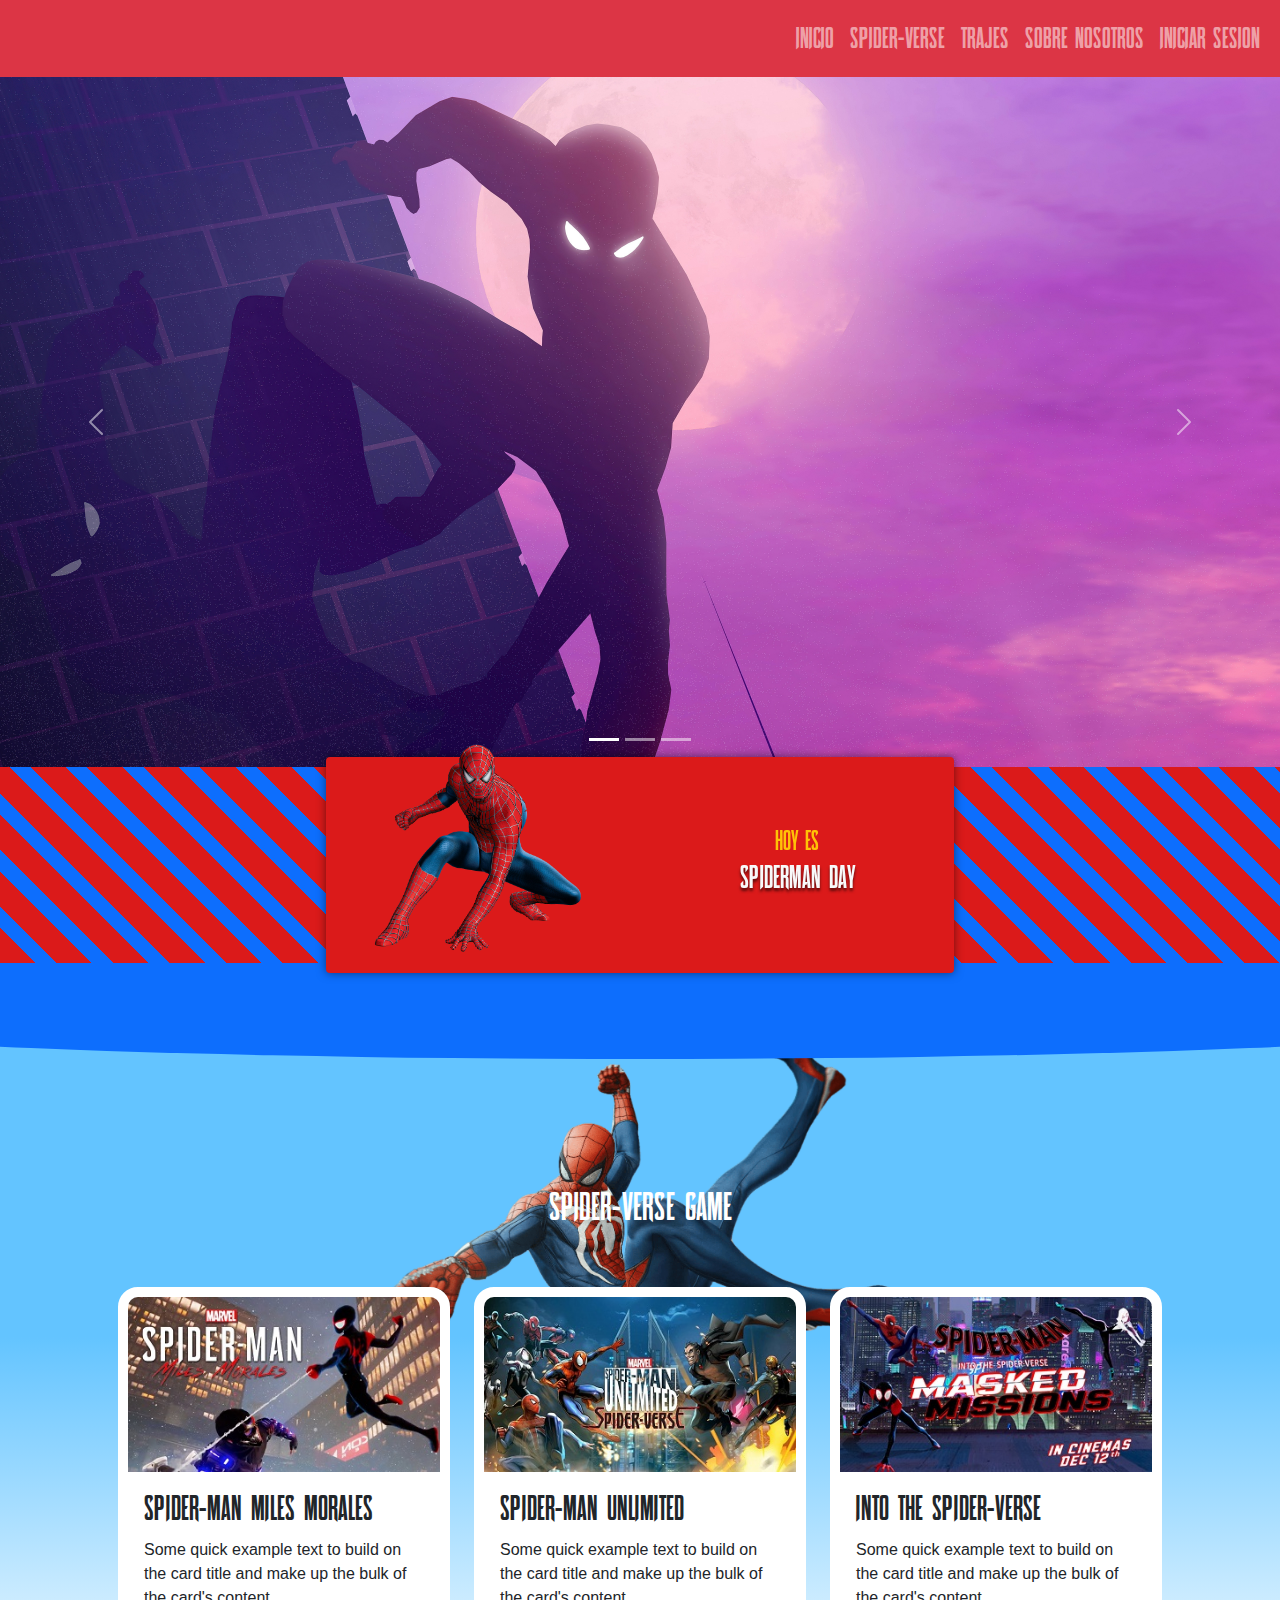
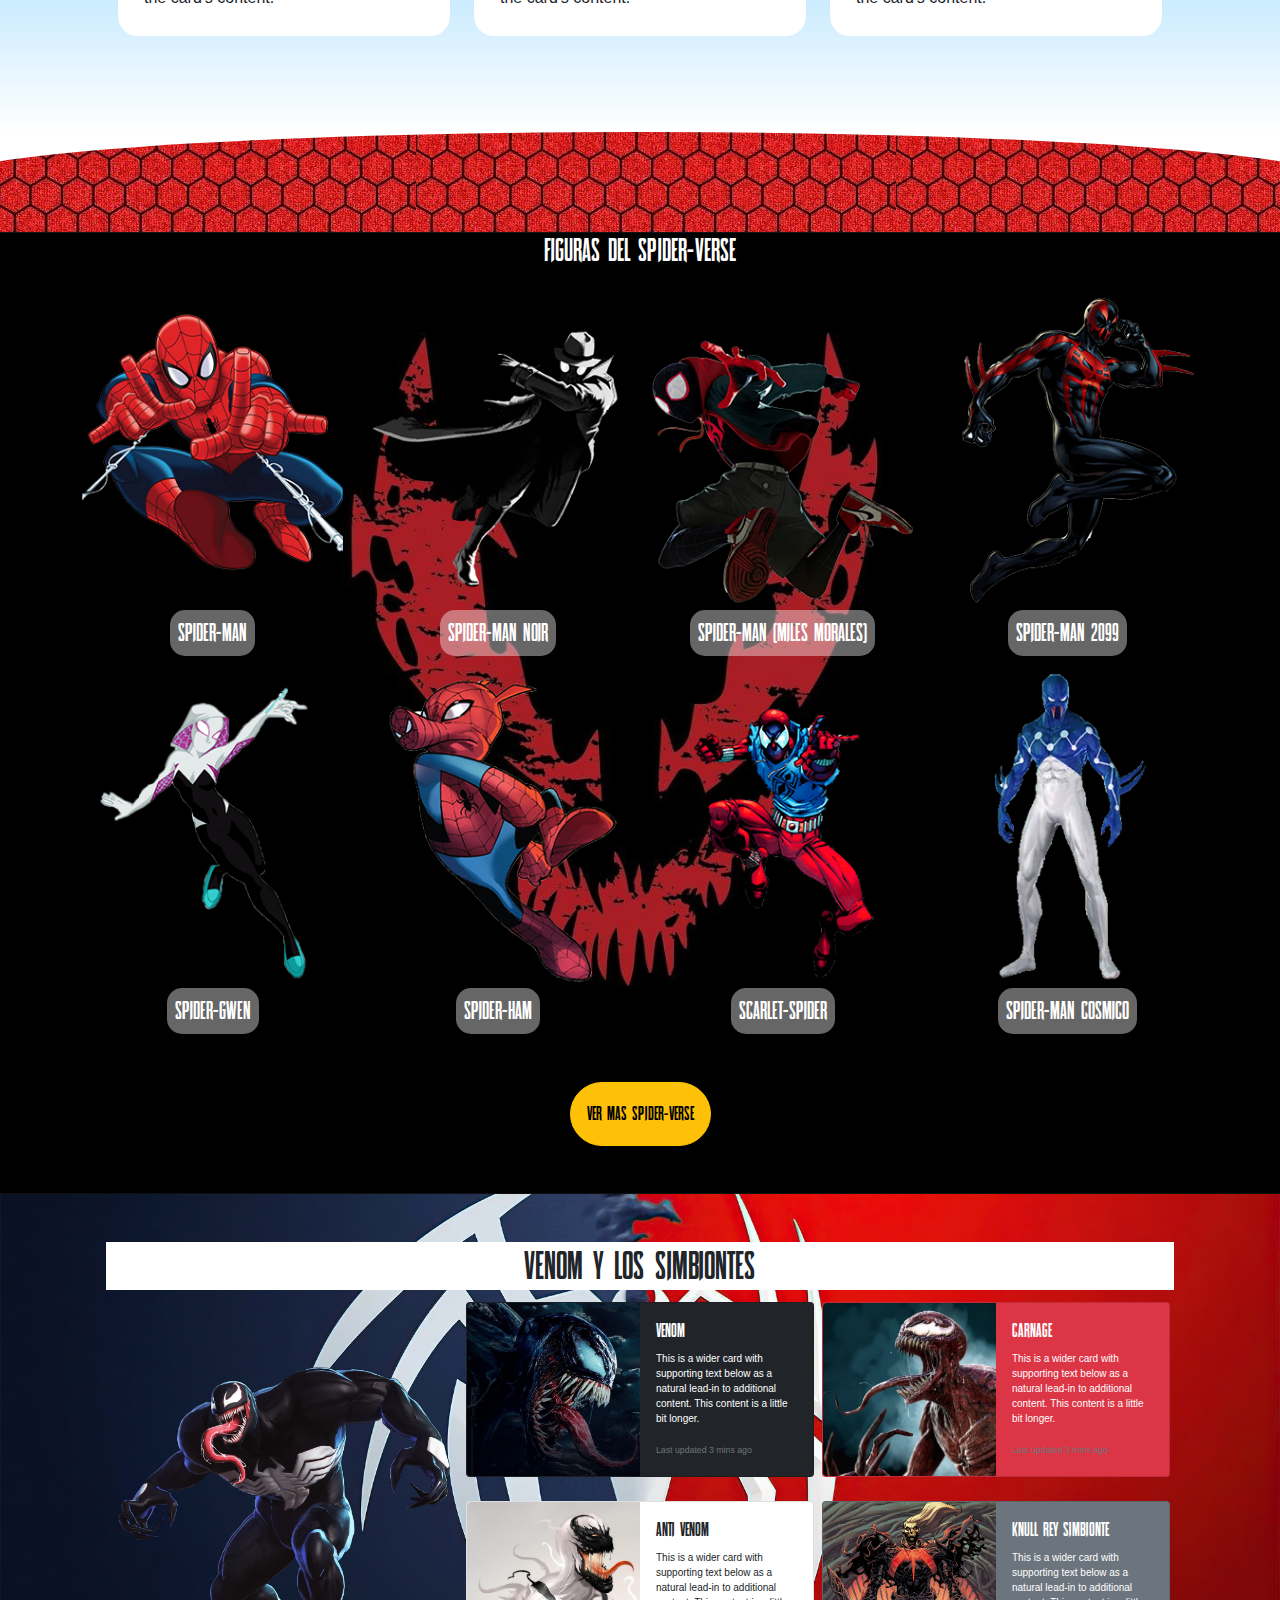
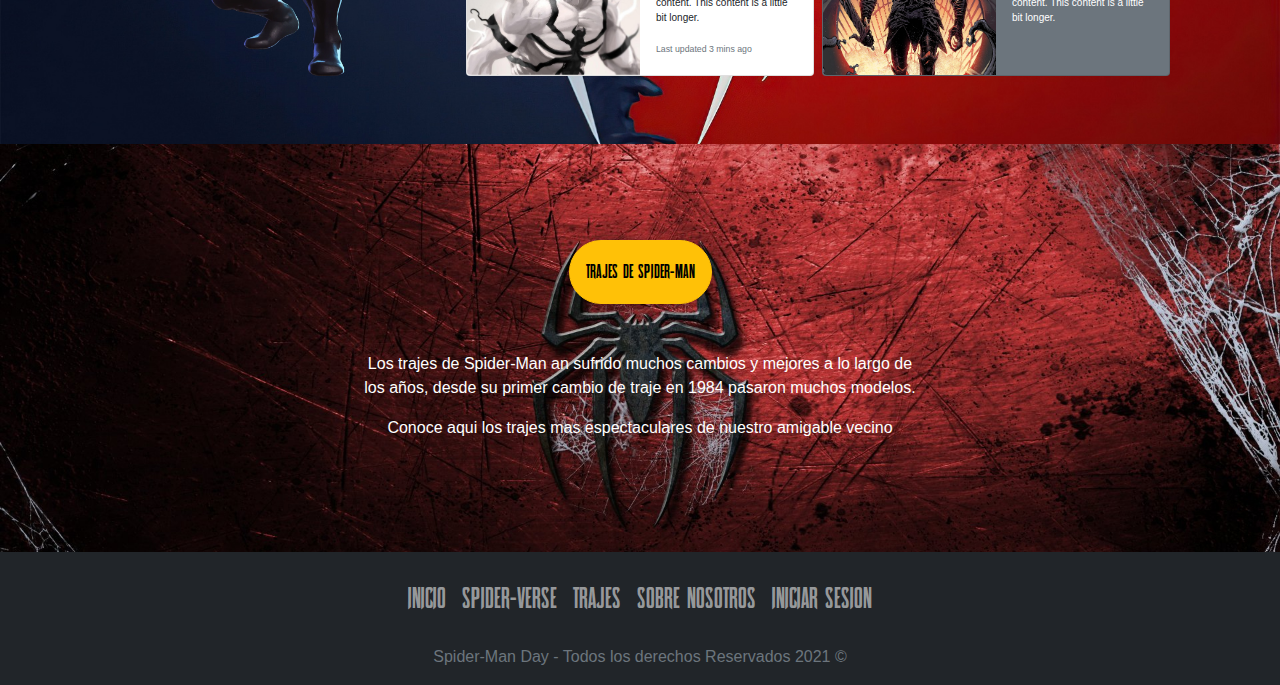
==== index.html @ fa7772c8 "Update index.html" ====
<!DOCTYPE html>
<html lang="en">
<head>
    <meta charset="UTF-8">
    <meta http-equiv="X-UA-Compatible" content="IE=edge">
    <meta name="viewport" content="width=device-width, initial-scale=1.0">
    <title>Spider-Man Day</title>
    <link rel="stylesheet" href="css/bootstrap.min.css">
    <link rel="stylesheet" href="css/main.css">
    <link rel="stylesheet" href="">
</head>

<body class="footer-fijo">
    <nav class="navbar navbar-expand-sm navbar-dark bg-danger">
        <div class="container-fluid w-100">
            <a class="navbar-brand" href="index.html">
                <img src="https://logos-marcas.com/wp-content/uploads/2020/11/Spider-Man-Logo.png" alt="" width="200">
            </a>

            <button class="navbar-toggler" 
                type="button" 
                data-bs-toggle="collapse" 
                data-bs-target=#navbarSupportedContent
                aria-controls="#navbarSupportedContent"
                aria-expanded="false"
                aria-label="toggle navigation">
                <span class="navbar-toggler-icon"></span>
            </button>

            <div class="collapse navbar-collapse" id="navbarSupportedContent">
                <ul class="navbar-nav ms-auto">
                    <li class="nav-item"><a class="nav-link" href="index.html">Inicio</a></li>
                    <li class="nav-item"><a class="nav-link" href="spider-Verse.html">Spider-Verse</a></li>
                    <li class="nav-item"><a class="nav-link" href="trajes.html">Trajes</a></li>
                    <li class="nav-item"><a class="nav-link" href="sobre-nosotros.html">Sobre Nosotros</a></li>
                    <li class="nav-item"><a class="nav-link" href="login.html">iniciar sesion</a></li>
                </ul>
            </div>
        </div>
    </nav>

    <div id="carouselExampleIndicators" class="carousel slide" data-bs-ride="carousel">
        <div class="carousel-indicators">
            <button type="button" data-bs-target="#carouselExampleIndicators" data-bs-slide-to="0" class="active" aria-current="true" aria-label="Slide 1"></button>
            <button type="button" data-bs-target="#carouselExampleIndicators" data-bs-slide-to="1" aria-label="Slide 2"></button>
            <button type="button" data-bs-target="#carouselExampleIndicators" data-bs-slide-to="2" aria-label="Slide 3"></button>
        </div>
        <div class="carousel-inner">
            <div class="carousel-item active" data-bs-interval="3000">
                <img src="img/slide01.jpg" class="d-block w-100" alt="...">
            </div>
            <div class="carousel-item" data-bs-interval="3000">
                <img src="img/slide02.jpg" class="d-block w-100" alt="...">
            </div>
            <div class="carousel-item" data-bs-interval="3000">
                <img src="img/slide03.jpg" class="d-block w-100" alt="...">
            </div>
        </div>
        <button class="carousel-control-prev" type="button" data-bs-target="#carouselExampleIndicators" data-bs-slide="prev">
            <span class="carousel-control-prev-icon" aria-hidden="true"></span>
            <span class="visually-hidden">Previous</span>
        </button>
        <button class="carousel-control-next" type="button" data-bs-target="#carouselExampleIndicators" data-bs-slide="next">
            <span class="carousel-control-next-icon" aria-hidden="true"></span>
            <span class="visually-hidden">Next</span>
        </button>
    </div>

    <div id="ribbon" class="container-fluid justify-content-center align-items-center">
        <div id="birthday" class="container w-50  rounded">

            <div class="row align-items-center">
                <div class="col-sm p-3">
                    <img src="img/image01.png" class="w-100 mx-auto d-block" alt="Spiderman-2002">
                </div>

                <div class="col-sm p-3 text-light text-center spider-font">
                    <p class="text-warning h3">Hoy es</p>
                    <h3 class="h2 text-shadow">Spiderman Day</h3>
                </div>
            </div>
        </div>
    </div>

    <div id="separator-ribbon">
        <div class="content p-5 mb-0 bg-primary"></div>
    </div>

    <div id="games">
        <div class="spiderman-back">
            <div class="container-md p-5">
                <div class="row pt-5">
                    <h3 class="text-center pb-5 pt-5 h1 text-white">Spider-Verse Game</h3>
                </div>

                <div class="row">
                    <div class="col-sm">
                        <div class="card W-100 card-border mb-5">
                            <img src="img/card01.jpg" class="card-img-top" alt="Spider-Man Miles Morales">
                                <div class="card-body">
                                    <h4 class="card-title">Spider-Man Miles Morales</h4>
                                    <p class="card-text">Some quick example text to build on the card title and make up the bulk of the card's content.</p>
                                </div>
                            </div>
                    </div>

                    <div class="col-sm">
                        <div class="card W-100 card-border mb-5">
                            <img src="img/card02.jpg" class="card-img-top" alt="Spider-Man Unlimited">
                                <div class="card-body">
                                    <h4 class="card-title">Spider-Man Unlimited</h4>
                                    <p class="card-text">Some quick example text to build on the card title and make up the bulk of the card's content.</p>
                                </div>
                            </div>
                    </div>

                    <div class="col-sm">
                        <div class="card W-100 card-border mb-5">
                            <img src="img/card03.jpg" class="card-img-top" alt="Into The Spider-Verse">
                                <div class="card-body">
                                    <h4 class="card-title">Into The Spider-Verse</h4>
                                    <p class="card-text">Some quick example text to build on the card title and make up the bulk of the card's content.</p>
                                </div>
                            </div>
                    </div>
                </div>
            </div>
        </div>
    </div>

    <div id="separator-spider">
        <div class="content bg-success"></div>
    </div>

    <div id="spider" class="px-5 pb-5 bg-danger">
        <div class="container">
            <div class="row">
                <h2 class="text-center text-white text-shadow">Figuras del Spider-Verse</h2>
            </div>
            <div class="row row-cols-1 row-cols-2 row-cols-sm-2 row-cols-md-4">
                <div class="col-sm">
                    <img src="img/figure01.png" alt="" class="w-100 spider">
                    <div class="text-center"><span class="spider-name h5 p-2">Spider-Man</span></div>
                </div>
                <div class="col-sm">
                    <img src="img/figure02.png" alt="" class="w-100 spider">
                    <div class="text-center"><span class="spider-name h5 p-2">Spider-Man Noir</span></div>
                </div>
                <div class="col-sm">
                    <img src="img/figure03.png" alt="" class="w-100 spider">
                    <div class="text-center"><span class="spider-name h5 p-2">Spider-Man (Miles Morales)</span></div>
                </div>
                <div class="col-sm">
                    <img src="img/figure04.png" alt="" class="w-100 spider">
                    <div class="text-center"><span class="spider-name h5 p-2">Spider-Man 2099</span></div>
                </div>
                <div class="col-sm">
                    <img src="img/figure05.png" alt="" class="w-100 spider">
                    <div class="text-center"><span class="spider-name h5 p-2">Spider-Gwen</span></div>
                </div>
                <div class="col-sm">
                    <img src="img/figure06.png" alt="" class="w-100 spider">
                    <div class="text-center"><span class="spider-name h5 p-2">Spider-Ham</span></div>
                </div>
                <div class="col-sm">
                    <img src="img/figure07.png" alt="" class="w-100 spider">
                    <div class="text-center"><span class="spider-name h5 p-2">Scarlet-Spider</span></div>
                </div>
                <div class="col-sm">
                    <img src="img/figure08.png" alt="" class="w-100 spider">
                    <div class="text-center"><span class="spider-name h5 p-2">Spider-Man Cosmico</span></div>
                </div>
            </div>

            <div class="row pt-5">
                <div class="col text-center">
                    <a href="spider-Verse.html" class="link-dark">
                        <button class="btn btn-warning btn-lg rounded-pill p-3 font-weight-bold">Ver Mas Spider-Verse</button>
                    </a>
                </div>
            </div>
        </div>
    </div>

    <div id="play-venom">
        <div class="container-sm p-5">
            <div class="row back-venom">
                <h3 class="text-center h1">Venom y Los Simbiontes</h3>
            </div>

            <div class="row justify-content-center align-items-center">
                <div class="col pt-5 d-none d-md-block">
                    <img src="img/MUA3_Venom.webp" alt="" class="w-100">
                </div>

                <div class="col-8">
                    <div class="row">
                        <div class="col p-1">
                            <div class="card mb-3 bg-dark text-white">
                                <div class="row g-0">
                                    <div class="col-md-6">
                                        <img src="./img/ph-01.jpg" class="img-fluid rounded-start" alt="...">
                                    </div>
                                    <div class="col-md-6">
                                        <div class="card-body">
                                        <h5 class="card-title">Venom</h5>
                                        <p class="card-text">This is a wider card with supporting text below as a natural lead-in to additional content. This content is a little bit longer.</p>
                                        <p class="card-text"><small class="text-muted">Last updated 3 mins ago</small></p>
                                        </div>
                                    </div>
                                </div>
                            </div>
                        </div>
                        <div class="col p-1">
                            <div class="card mb-3 bg-danger text-white">
                                <div class="row g-0">
                                    <div class="col-md-6">
                                        <img src="./img/ph-02.jpg" class="img-fluid rounded-start" alt="...">
                                    </div>
                                    <div class="col-md-6">
                                        <div class="card-body">
                                        <h5 class="card-title">Carnage</h5>
                                        <p class="card-text">This is a wider card with supporting text below as a natural lead-in to additional content. This content is a little bit longer.</p>
                                        <p class="card-text"><small class="text-muted">Last updated 3 mins ago</small></p>
                                        </div>
                                    </div>
                                </div>
                            </div>
                        </div>
                    </div>
                    <div class="row">
                        <div class="col p-1">
                            <div class="card mb-3 bg-white text-dark">
                                <div class="row g-0">
                                    <div class="col-md-6">
                                        <img src="./img/ph-03.jpg" class="img-fluid rounded-start" alt="...">
                                    </div>
                                    <div class="col-md-6">
                                        <div class="card-body">
                                        <h5 class="card-title">Anti Venom</h5>
                                        <p class="card-text">This is a wider card with supporting text below as a natural lead-in to additional content. This content is a little bit longer.</p>
                                        <p class="card-text"><small class="text-muted">Last updated 3 mins ago</small></p>
                                        </div>
                                    </div>
                                </div>
                            </div>
                        </div>
                        <div class="col p-1">
                            <div class="card mb-3 bg-secondary text-white">
                                <div class="row g-0">
                                    <div class="col-md-6">
                                        <img src="./img/ph-04.png" class="img-fluid rounded-start" alt="...">
                                    </div>
                                    <div class="col-md-6">
                                        <div class="card-body">
                                        <h5 class="card-title">Knull Rey Simbionte</h5>
                                        <p class="card-text">This is a wider card with supporting text below as a natural lead-in to additional content. This content is a little bit longer.</p>
                                        <p class="card-text"><small class="text-muted">Last updated 3 mins ago</small></p>
                                        </div>
                                    </div>
                                </div>
                            </div>
                        </div>
                    </div>
                </div>
            </div>
        </div>
    </div>

    <footer class= "bg-dark site-footer">
        <div id="footer" class="p-5">
            <div class="container w-50 pt-5">
                <div class="row justify-content-center-md-center">
                    <div class="col text-center">
                        <a href="trajes.html">
                            <button class="btn btn-lg rounded-pill btn-warning w-10 p-3 shadow-sm">Trajes de Spider-Man</button>
                        </a>
                    </div>
                </div>

                <div class="row justify-content-md-center py-5">
                    <div class="col text-center font-weight-light text-white">
                        <p>Los trajes de Spider-Man an sufrido muchos cambios y mejores a lo largo de los años, desde su primer cambio de traje en 1984 pasaron muchos modelos.</p>
                        <p>Conoce aqui los trajes mas espectaculares de nuestro amigable vecino</p>
                    </div>
                </div>
            </div>
        </div>
        <nav class="navbar-expand-sm navbar-dark bg-dark">
            <div class="container-fluid w-100 ">
                <div class="collapse navbar-collapse justify-content-center align-items-center" id="navbarSupportedContent">
                    <ul class="navbar-nav text-center pt-3">
                        <li class="nav-item"><a class="nav-link" href="index.html">Inicio</a></li>
                        <li class="nav-item"><a class="nav-link" href="spider-Verse.html">Spider-Verse</a></li>
                        <li class="nav-item"><a class="nav-link" href="trajes.html">Trajes</a></li>
                        <li class="nav-item"><a class="nav-link" href="sobre-nosotros.html">Sobre Nosotros</a></li>
                        <li class="nav-item"><a class="nav-link" href="login.html">iniciar sesion</a></li>
                    </ul>
                </div>
            </div>
            <p class="text-center pt-3 text-secondary copyright">Spider-Man Day - Todos los derechos Reservados 2021 &copy;</p>
        </nav>
    </footer>

    <script src="js/bootstrap.min.js"></script>
    <script src="js/popper.min.js"></script>
</body>
</html>
---- css/main.css ----
@font-face {
    font-family: 'Spider-Man';
        src:  url(Spiderman/Spider-Man.ttf.woff) format('woff'),
        url(Spiderman/Spider-Man.ttf.svg) format('svg'),
        url(Spiderman/Spider-Man.ttf.eot),
        url(Spiderman/Spider-Man.ttf.eot) format('embedded-opentype'); 
        font-weight: normal;
        font-style: normal;
    }


body.footer-fijo{
    display: flex;
    flex-direction: column;
}

a,p,h1,h2,h3,h4,h5, button, .amiibo-name{
    font-family: 'Spider-Man';

}

.navbar-nav a{
    font-size: 30px;
}

@media (max-width: 800px) {
    .navbar-nav a{
        font-size: 18px;
    }
}

@media (max-width: 604px) {
    .navbar-nav a{
        font-size: 18px;
    }
}

#ribbon{
    background-color: rgb(219, 26, 26);
    background-image: repeating-linear-gradient(45deg, transparent, transparent 25px, rgba(13, 110, 253, 1) 25px, rgba(13, 110, 253, 1) 40px);
}

#ribbon::after{
    content: '';
    background-color: transparent;
    display: block;
    height: 20px;
    width: 50%;
    margin: 0 auto;
    position: relative;
    left: auto;
    margin-top: -30px;
}

#birthday{
    background-color: rgb(219, 26, 26);
    position: relative;
    margin-top: -10px;
    z-index: 10;
    box-shadow: 0 0 10px rgb(0, 0, 0, 0.5);
}

#birthday img {
    position: relative;
    margin-top: -30px;
}

.text-shadow{
    text-shadow: 0 3px 3px rgb(0, 0, 0, 0.6);
}

.spider-font p{
    padding: 0;
    margin: 0;
}

#separator-ribbon {
    width: 100%;
    overflow: hidden;
    position: relative;
    z-index: 2;
}

#separator-ribbon .content{
    width: 150%;
    height: 150%;
    margin-left: -25%;
    border-bottom-left-radius: 50%;
    border-bottom-right-radius: 50%;
}

.card-border{
    border: solid 10px #fff;
    border-radius: 20px;
    overflow: hidden;
    transition: all ease-out 0.2s;
}

.card-border:hover{
    transform: scale(1.05);
}

.card-body h4 {
    font-size: 35px;
}

.card-body p {
    font-family: Arial, Helvetica, sans-serif;
}

#games{
    background: rgb(255,255,255);
    background: linear-gradient(0deg, rgba(255,255,255,1) 0%, rgba(99,196,255,1) 57%);
    background-repeat: repeat-x;
    background-size: 75%;
    margin-top: -20px;
}

#games .spiderman-back {
    background-image: url(../img/bg-02.png);
    background-repeat: no-repeat;
    background-position: top center;
    background-size: 40%;
}

#separator-spider {
    width: 100%;
    overflow: hidden;
    position: relative;
    z-index: 2;
}

#separator-spider .content{
    background: url(../img/bg-03.png);
    width: 110%;
    height: 100px;
    margin-left: -5%;
    border-top-left-radius: 50%;
    border-top-right-radius: 50%;
}

#spider {
    background: url(../img/bg-01.jpg);
    background-position: center;
    background-size: cover;
    background-repeat: no-repeat;
}

.spider{
    cursor: pointer;
    transition: all ease-out 0.2s;
}

.spider:hover{
    transform: scale(1.15);
}

.spider-name{
    background-color: rgba(255, 255, 255, 0.4);
    color: #fff;
    display: inline-block;
    margin: 0 auto;
    text-align: center;
    border-radius: 15px;
    font-family: 'Spider-Man';
    font-size: 25px;
}

.col-md-6 p {
    font-size: 10px;
}

#play-venom {
    background: url(../img/bg-04.jpg);
    background-color: rgb(255, 255, 255, 1);
    background-size: cover;
    background-repeat: no-repeat;
    background-position: center;
}

.back-venom h3 {
    background-color: white;
}

#footer {
    background: url(../img/bg-05.jpg);
    background-size: cover;
    background-repeat: no-repeat;
    background-position:center;
}

.font-weight-light p {
    font-family: Arial, Helvetica, sans-serif;
}

.copyright {
    font-family: Arial, Helvetica, sans-serif;
}

/** Spider-Verse **/

#spider-verse {
    background-image: url(../img/bg-06.jpg);
    height: 100%;
    background-attachment: fixed;
}

.mas-spiderverse p {
    font-family: Arial, Helvetica, sans-serif;
}

.noir{
    background-color: #222;
}

.spider-2099{
    background-color: rgb(175, 8, 8);
}

.gwen {
    background-color: rgb(178, 49, 150)
}

.ham {
    color: rgb(17, 8, 75);
}

.escarlata {
    background-color: rgb(17, 8, 75);
}

.cosmico {
    background-color: rgb(9, 55, 139);
}

.scarlet {
    background-color: rgb(153, 36, 36);
}

.zombie {
    background-color: rgb(231, 231, 231);
}

.silk {
    background-color: rgb(134, 153, 159);
}

.superior {
    background-color: crimson;
}

.asesino {
    background-color: rgb(95, 100, 104);
}

.lady {
    background-color: rgb(189, 124, 86);
}

.peny {
    background-color: rgb(54, 249, 249);
}

.uk {
    background-color: rgb(11, 32, 49);
}

.armadura {
    background-color: rgb(233,233,233);
}

.ghost {
    background-color: rgb(0, 185, 238);
}
.spider-1602 {
    background-color: rgb(85, 67, 33);
}

.banner {
    background-color: rgb(85, 89, 135);
}
/** Traje **/

#trajes {
    background-image: url(../img/bg-07.jpg);
    height: 100%;
    background-attachment: fixed;
}

.img-fluid {
    width: 100%;
    height: 100%;
}
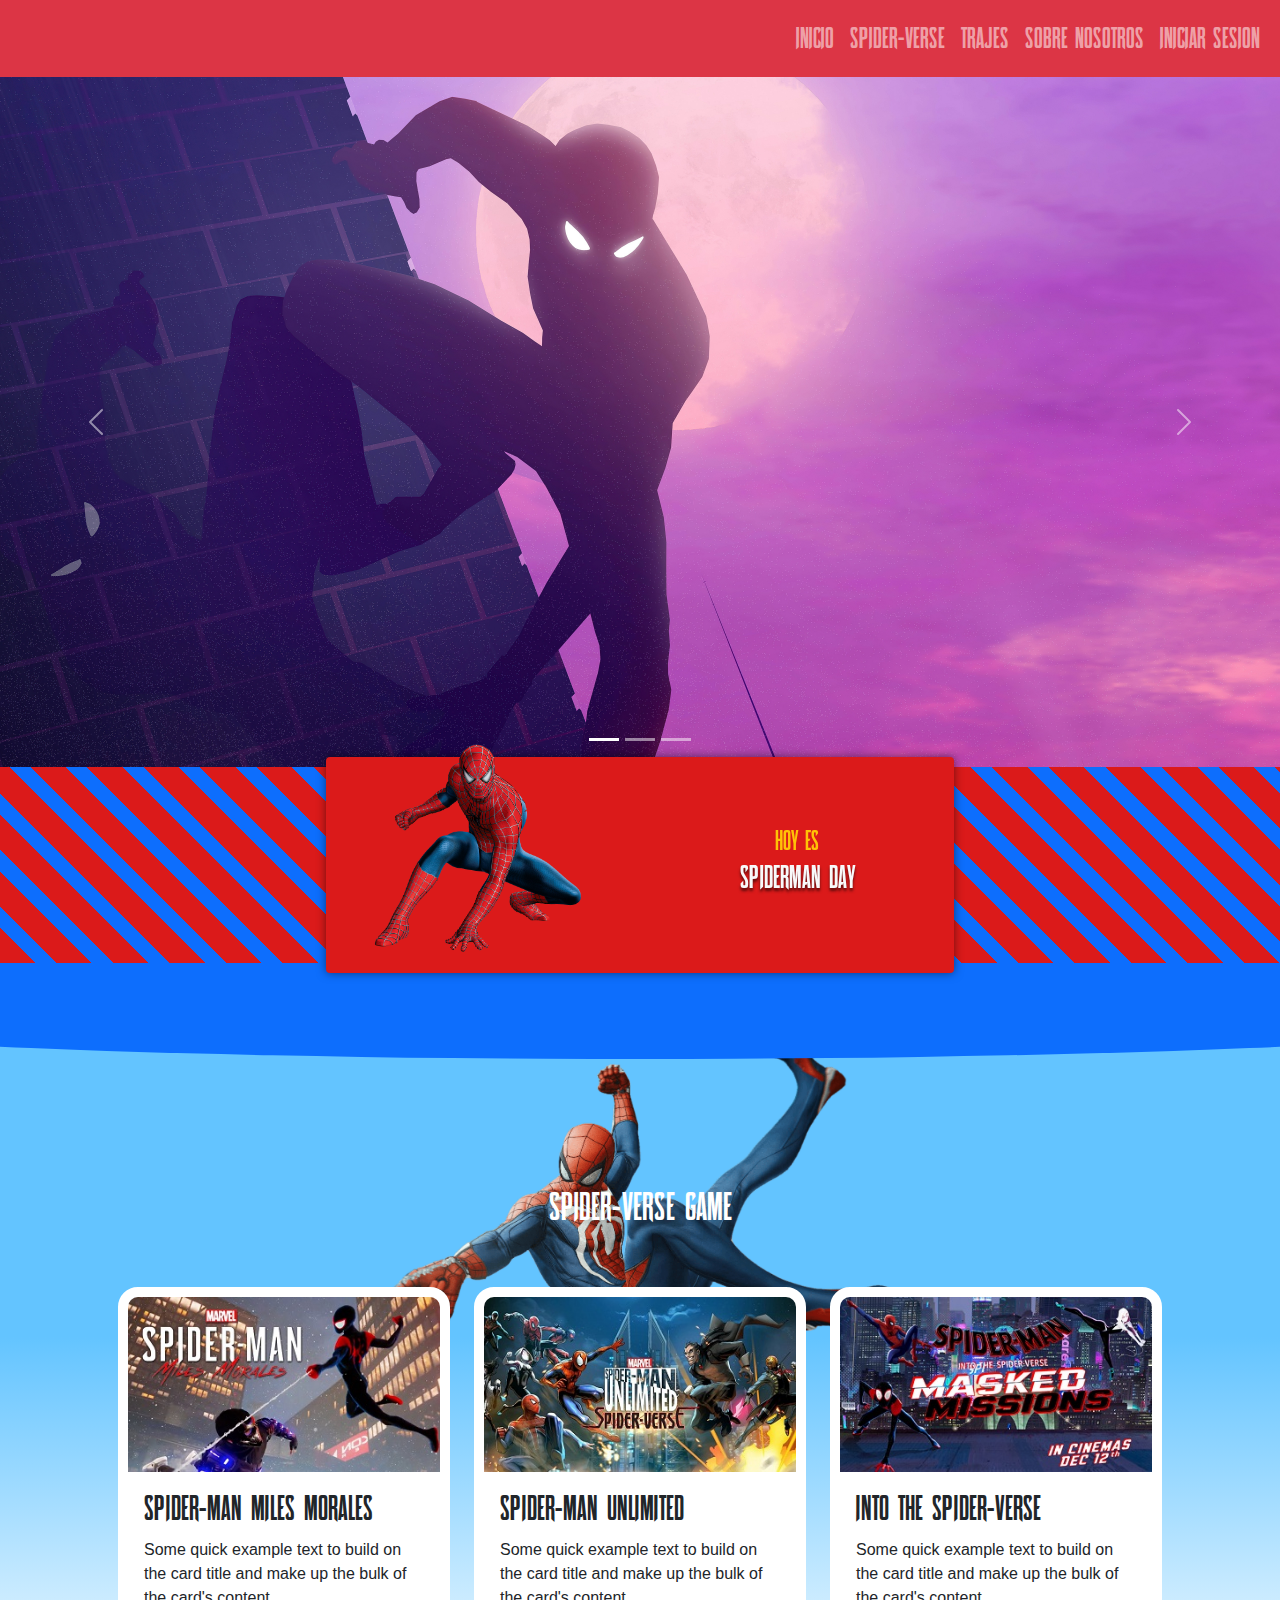
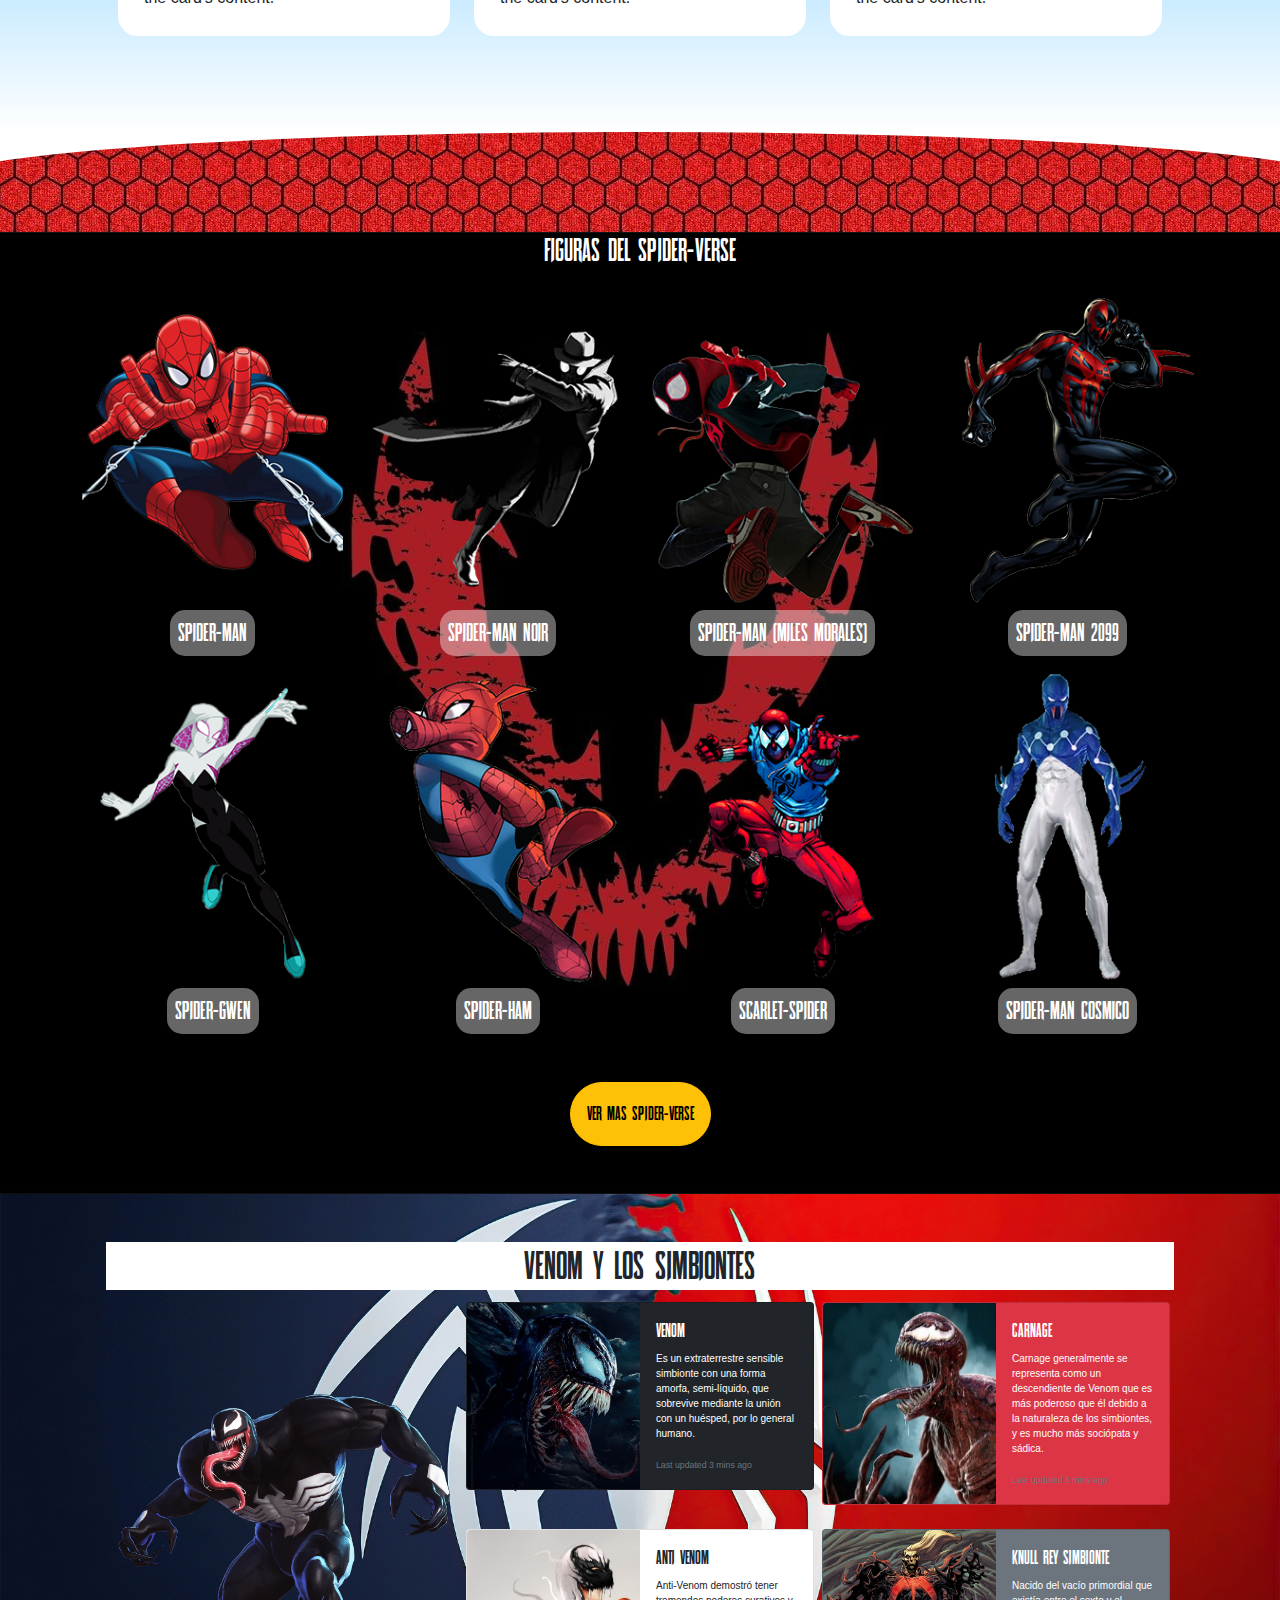
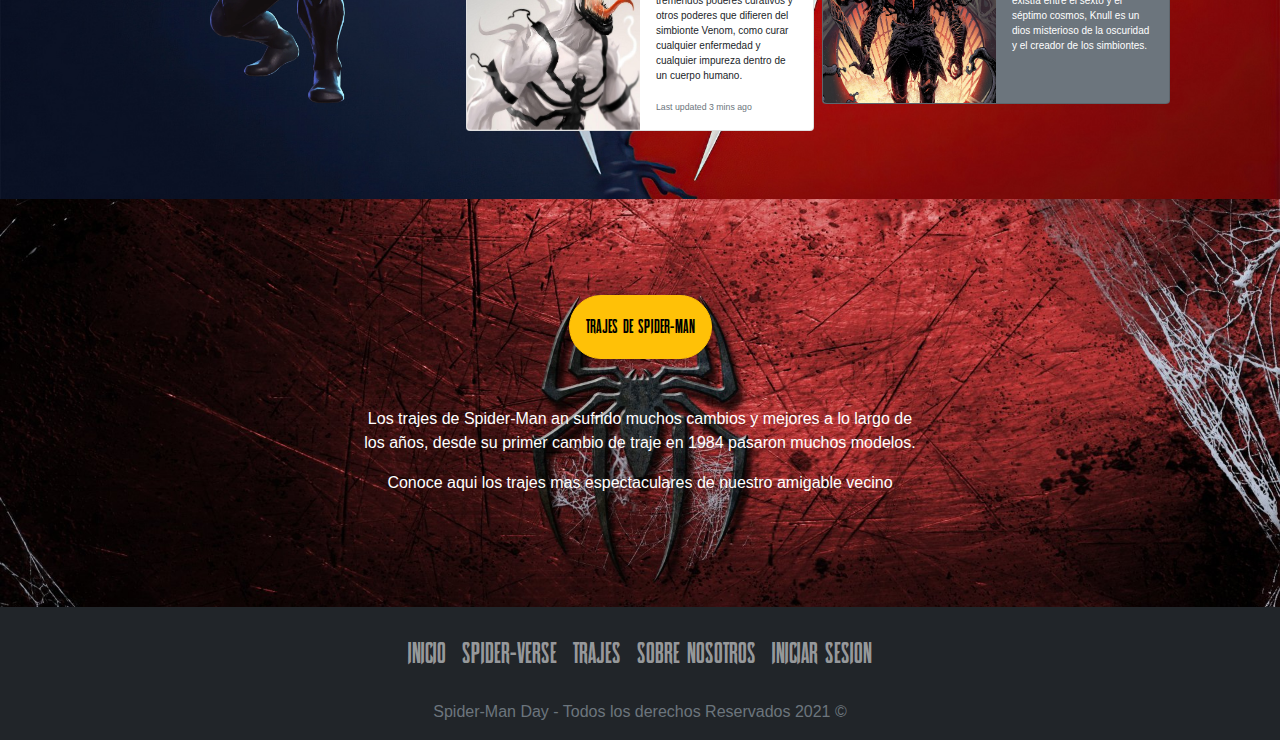
==== commit 7a192d0e: "Update index.html" ====
--- a/index.html
+++ b/index.html
@@ -204,7 +204,7 @@
                                     <div class="col-md-6">
                                         <div class="card-body">
                                         <h5 class="card-title">Venom</h5>
-                                        <p class="card-text">This is a wider card with supporting text below as a natural lead-in to additional content. This content is a little bit longer.</p>
+                                        <p class="card-text">Es un extraterrestre sensible simbionte con una forma amorfa, semi-líquido, que sobrevive mediante la unión con un huésped, por lo general humano. </p>
                                         <p class="card-text"><small class="text-muted">Last updated 3 mins ago</small></p>
                                         </div>
                                     </div>
@@ -220,7 +220,7 @@
                                     <div class="col-md-6">
                                         <div class="card-body">
                                         <h5 class="card-title">Carnage</h5>
-                                        <p class="card-text">This is a wider card with supporting text below as a natural lead-in to additional content. This content is a little bit longer.</p>
+                                        <p class="card-text"> Carnage generalmente se representa como un descendiente de Venom que es más poderoso que él debido a la naturaleza de los simbiontes, y es mucho más sociópata y sádica.</p>
                                         <p class="card-text"><small class="text-muted">Last updated 3 mins ago</small></p>
                                         </div>
                                     </div>
@@ -238,7 +238,7 @@
                                     <div class="col-md-6">
                                         <div class="card-body">
                                         <h5 class="card-title">Anti Venom</h5>
-                                        <p class="card-text">This is a wider card with supporting text below as a natural lead-in to additional content. This content is a little bit longer.</p>
+                                        <p class="card-text">Anti-Venom demostró tener tremendos poderes curativos y otros poderes que difieren del simbionte Venom, como curar cualquier enfermedad y cualquier impureza dentro de un cuerpo humano.</p>
                                         <p class="card-text"><small class="text-muted">Last updated 3 mins ago</small></p>
                                         </div>
                                     </div>
@@ -254,7 +254,7 @@
                                     <div class="col-md-6">
                                         <div class="card-body">
                                         <h5 class="card-title">Knull Rey Simbionte</h5>
-                                        <p class="card-text">This is a wider card with supporting text below as a natural lead-in to additional content. This content is a little bit longer.</p>
+                                        <p class="card-text">Nacido del vacío primordial que existía entre el sexto y el séptimo cosmos, Knull es un dios misterioso de la oscuridad y el creador de los simbiontes.</p>
                                         <p class="card-text"><small class="text-muted">Last updated 3 mins ago</small></p>
                                         </div>
                                     </div>
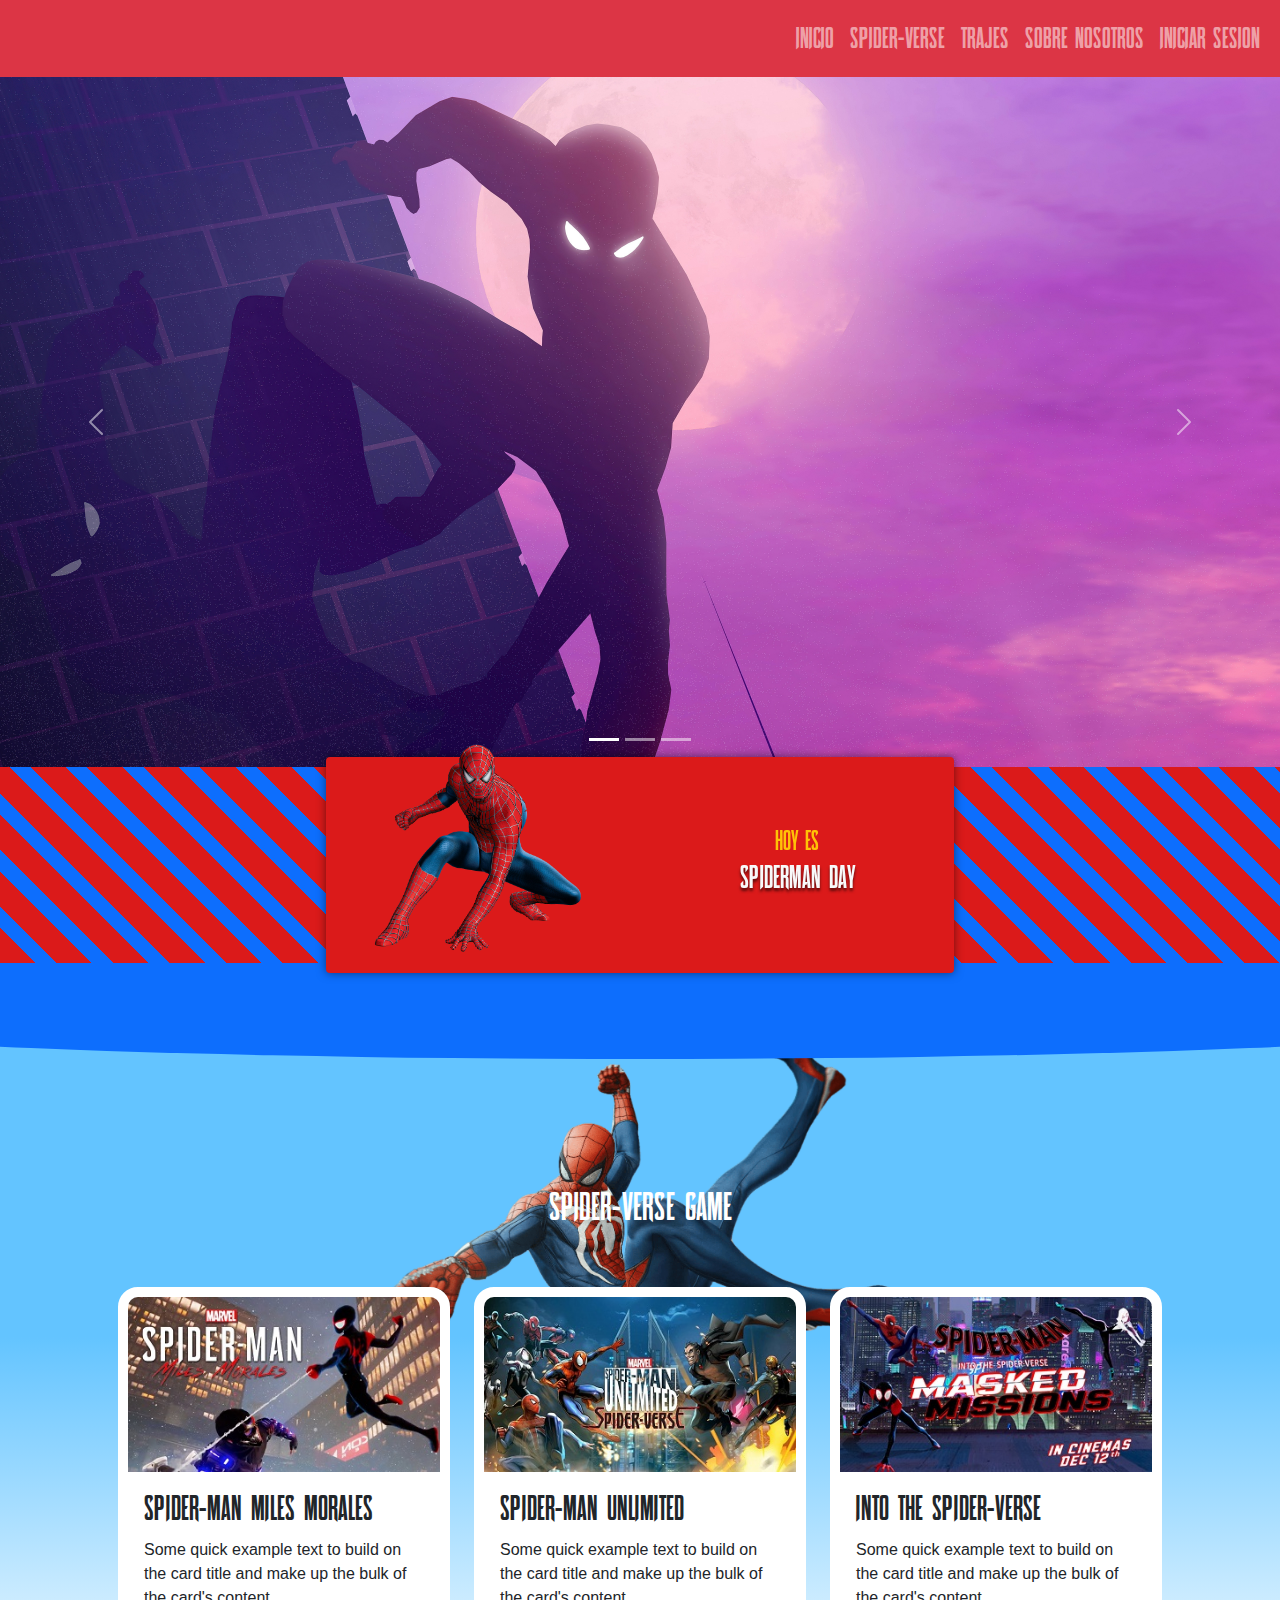
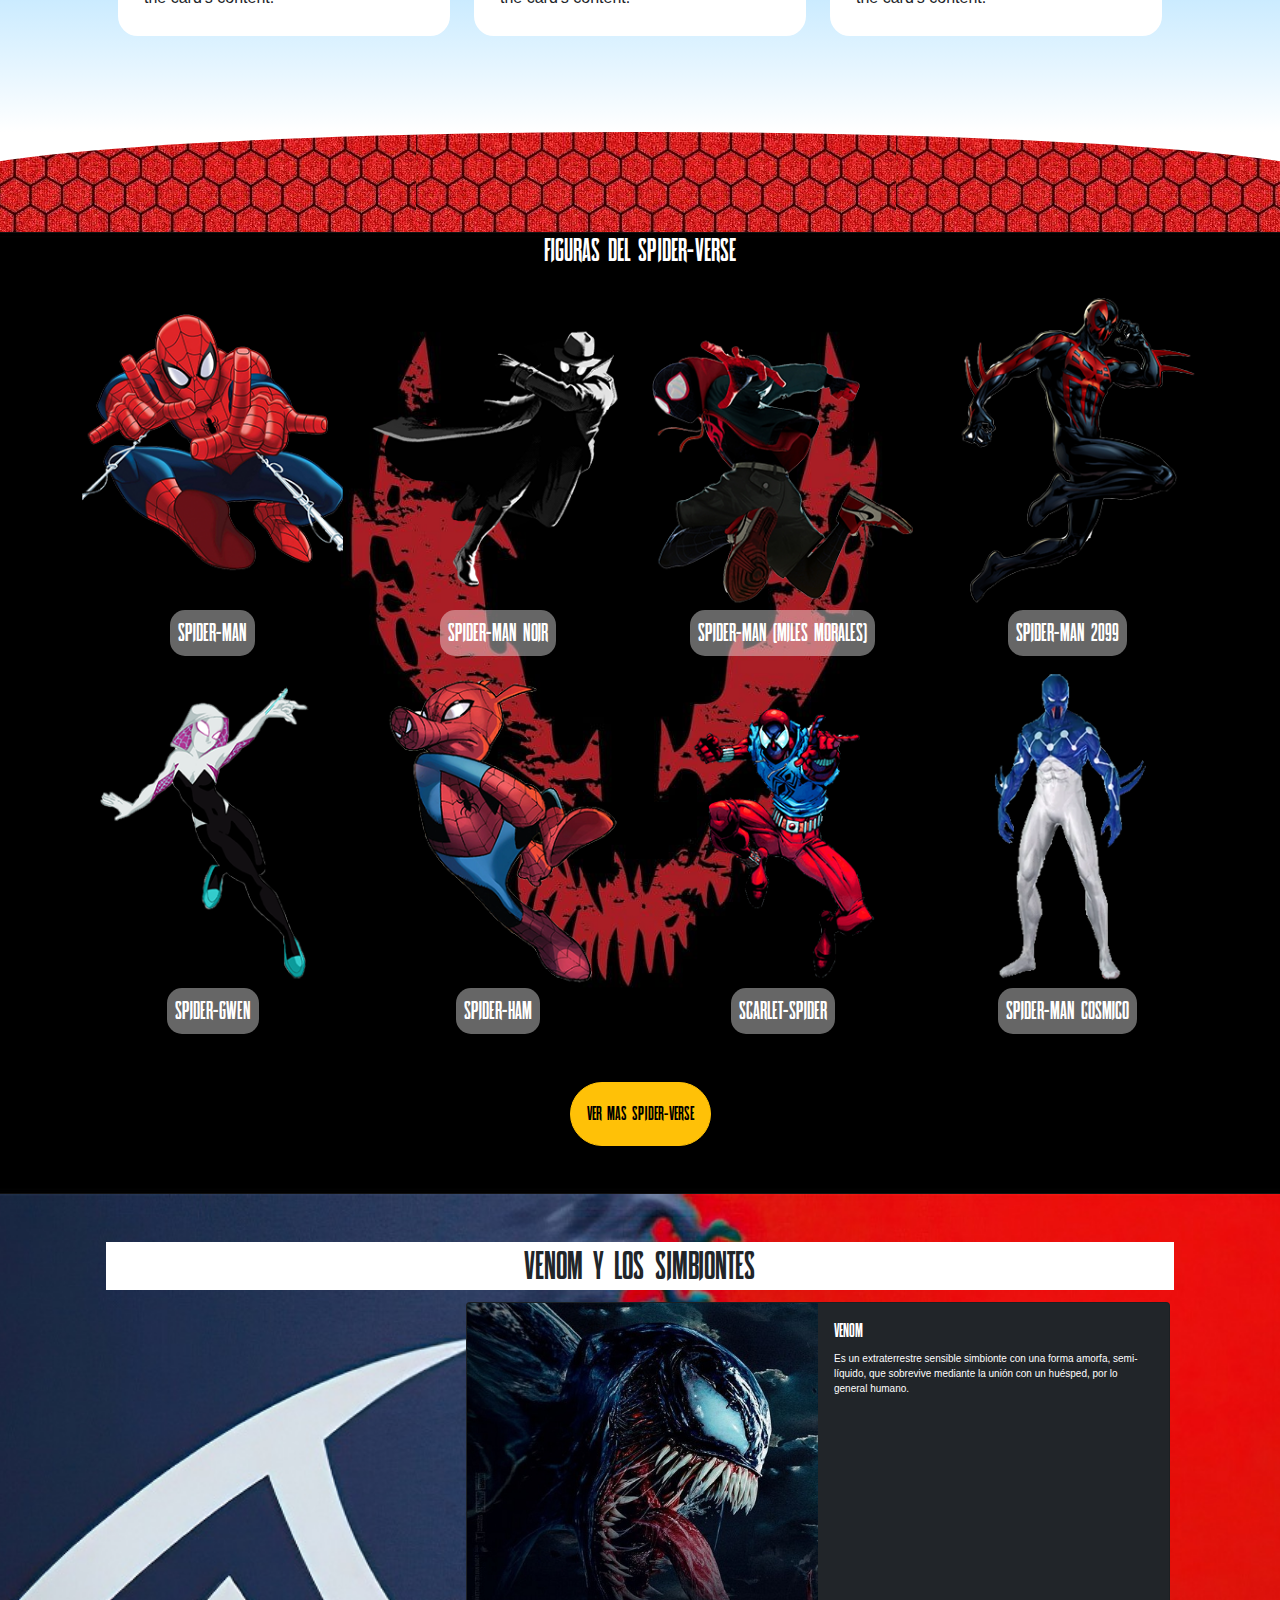
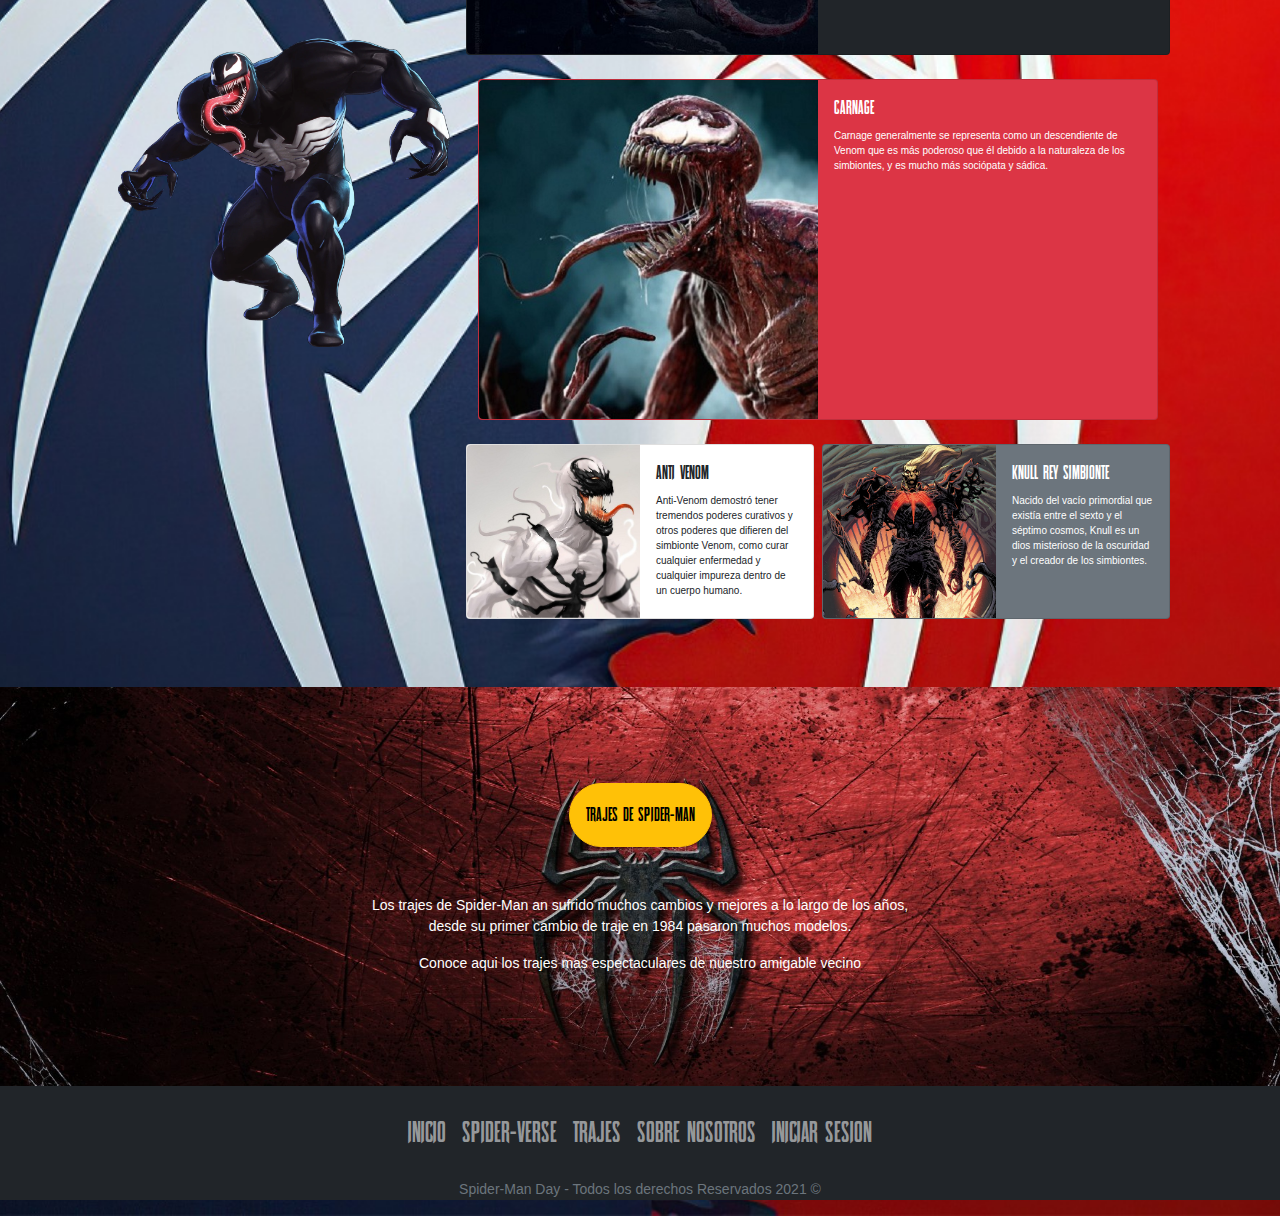
==== commit 71985ea1: "Update index.html" ====
--- a/index.html
+++ b/index.html
@@ -205,7 +205,7 @@
                                         <div class="card-body">
                                         <h5 class="card-title">Venom</h5>
                                         <p class="card-text">Es un extraterrestre sensible simbionte con una forma amorfa, semi-líquido, que sobrevive mediante la unión con un huésped, por lo general humano. </p>
-                                        <p class="card-text"><small class="text-muted">Last updated 3 mins ago</small></p>
+                                        <p class="card-text"><small class="text-dark">-></p>
                                         </div>
                                     </div>
                                 </div>
@@ -221,8 +221,6 @@
                                         <div class="card-body">
                                         <h5 class="card-title">Carnage</h5>
                                         <p class="card-text"> Carnage generalmente se representa como un descendiente de Venom que es más poderoso que él debido a la naturaleza de los simbiontes, y es mucho más sociópata y sádica.</p>
-                                        <p class="card-text"><small class="text-muted">Last updated 3 mins ago</small></p>
-                                        </div>
                                     </div>
                                 </div>
                             </div>
@@ -239,7 +237,6 @@
                                         <div class="card-body">
                                         <h5 class="card-title">Anti Venom</h5>
                                         <p class="card-text">Anti-Venom demostró tener tremendos poderes curativos y otros poderes que difieren del simbionte Venom, como curar cualquier enfermedad y cualquier impureza dentro de un cuerpo humano.</p>
-                                        <p class="card-text"><small class="text-muted">Last updated 3 mins ago</small></p>
                                         </div>
                                     </div>
                                 </div>
@@ -255,7 +252,7 @@
                                         <div class="card-body">
                                         <h5 class="card-title">Knull Rey Simbionte</h5>
                                         <p class="card-text">Nacido del vacío primordial que existía entre el sexto y el séptimo cosmos, Knull es un dios misterioso de la oscuridad y el creador de los simbiontes.</p>
-                                        <p class="card-text"><small class="text-muted">Last updated 3 mins ago</small></p>
+                                        <p class="card-text"><small class="text-muted">-</small></p>
                                         </div>
                                     </div>
                                 </div>
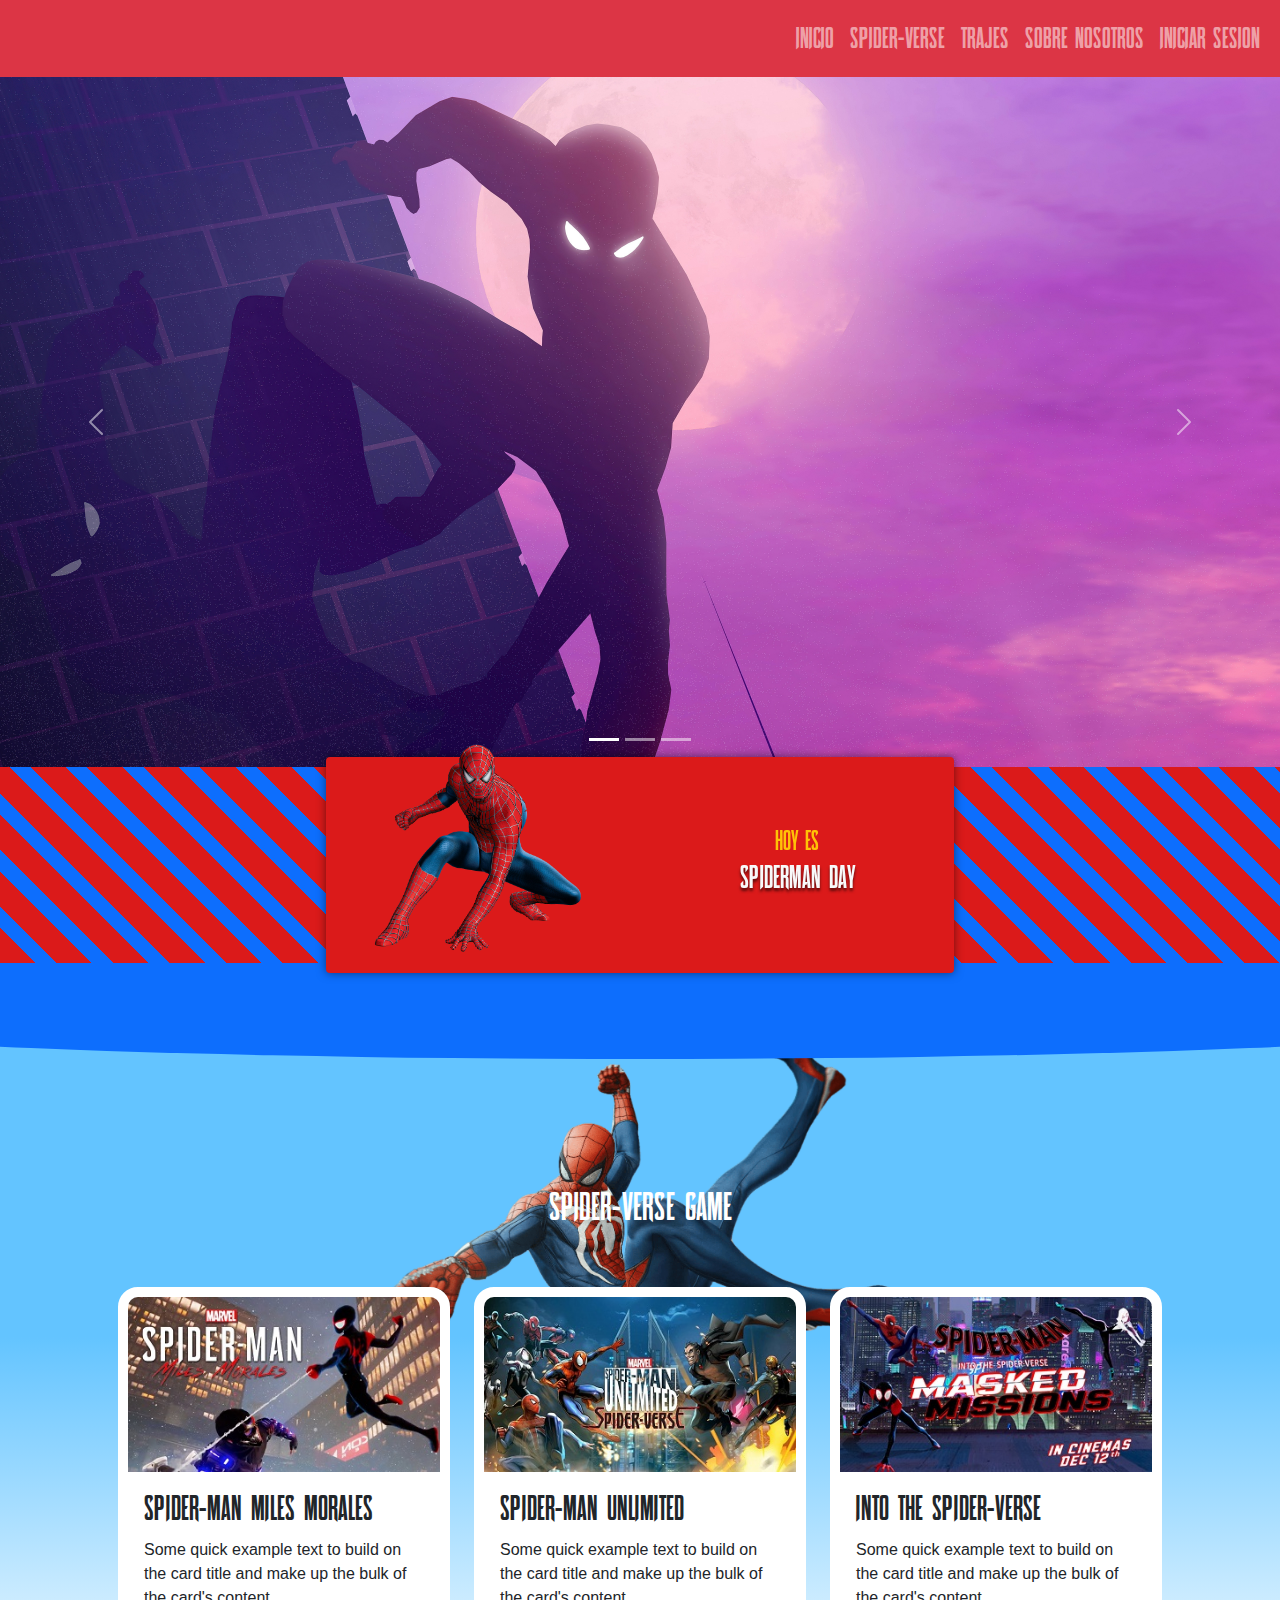
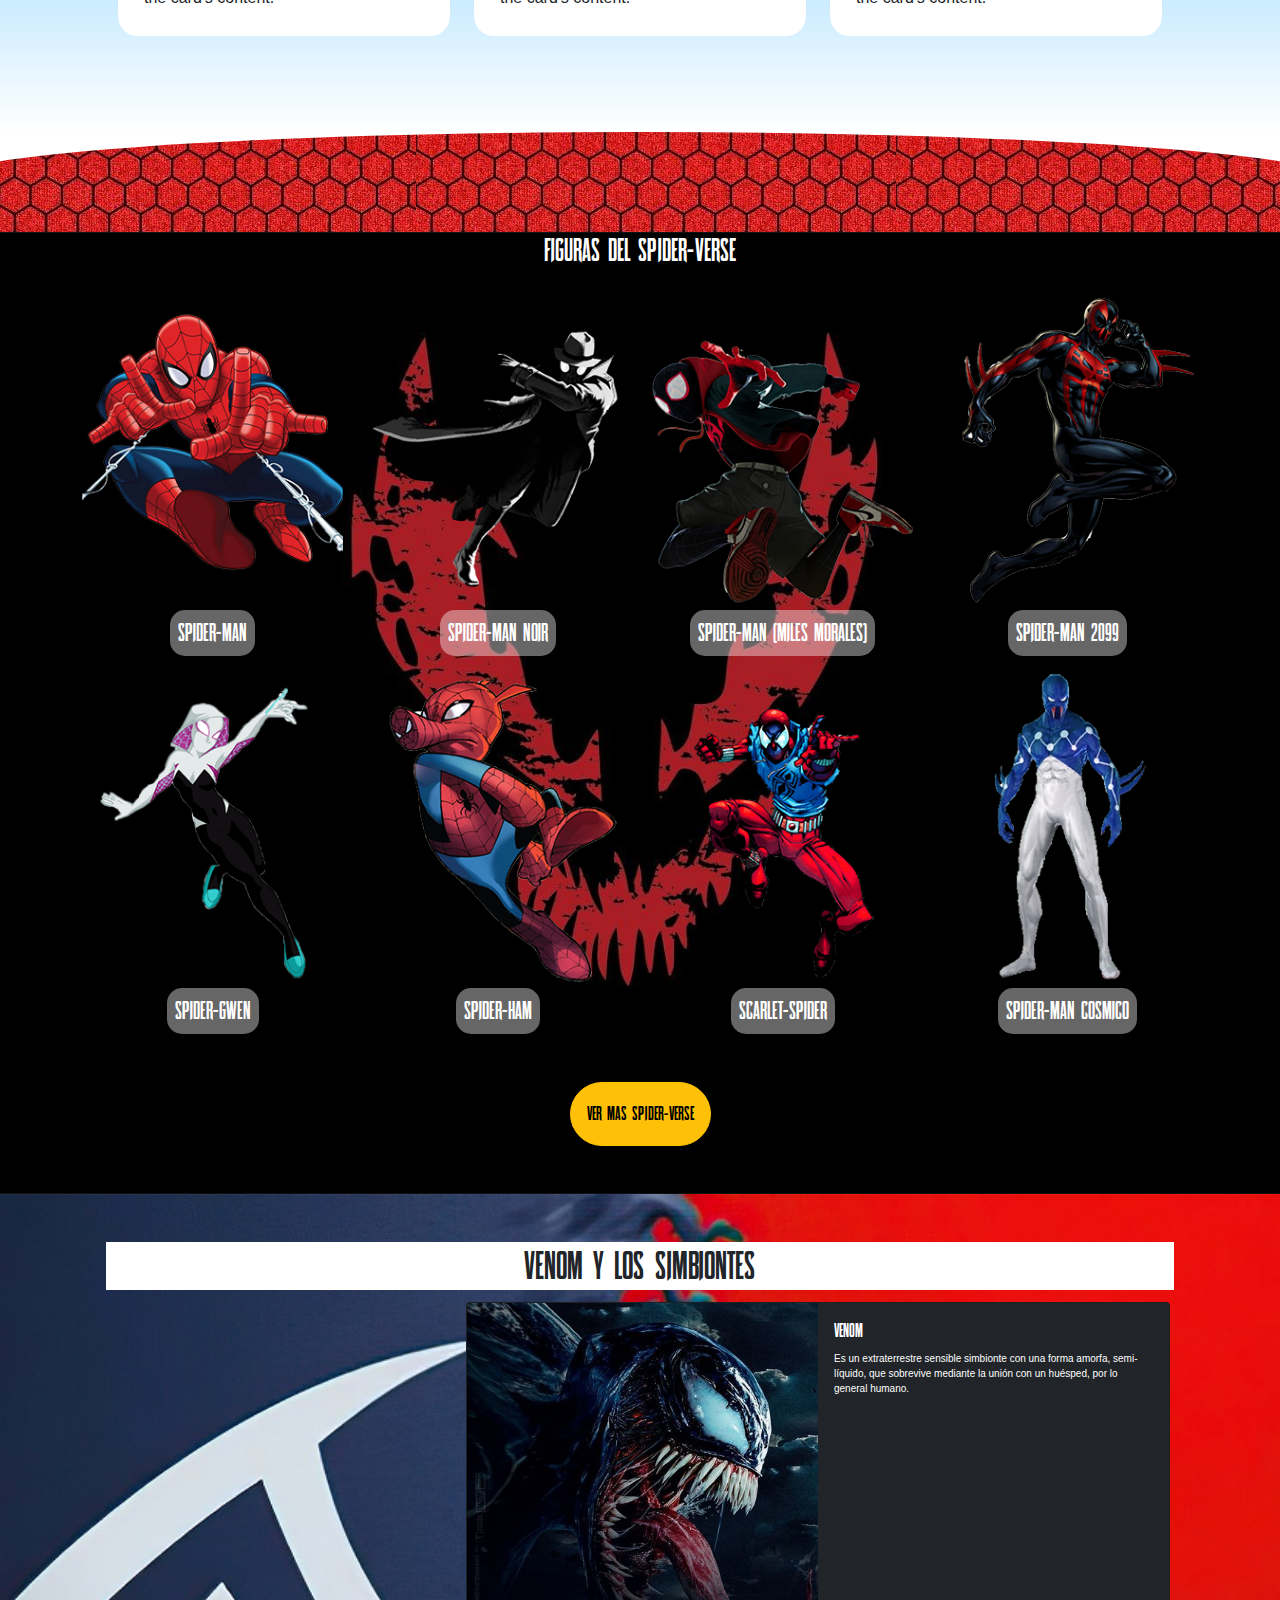
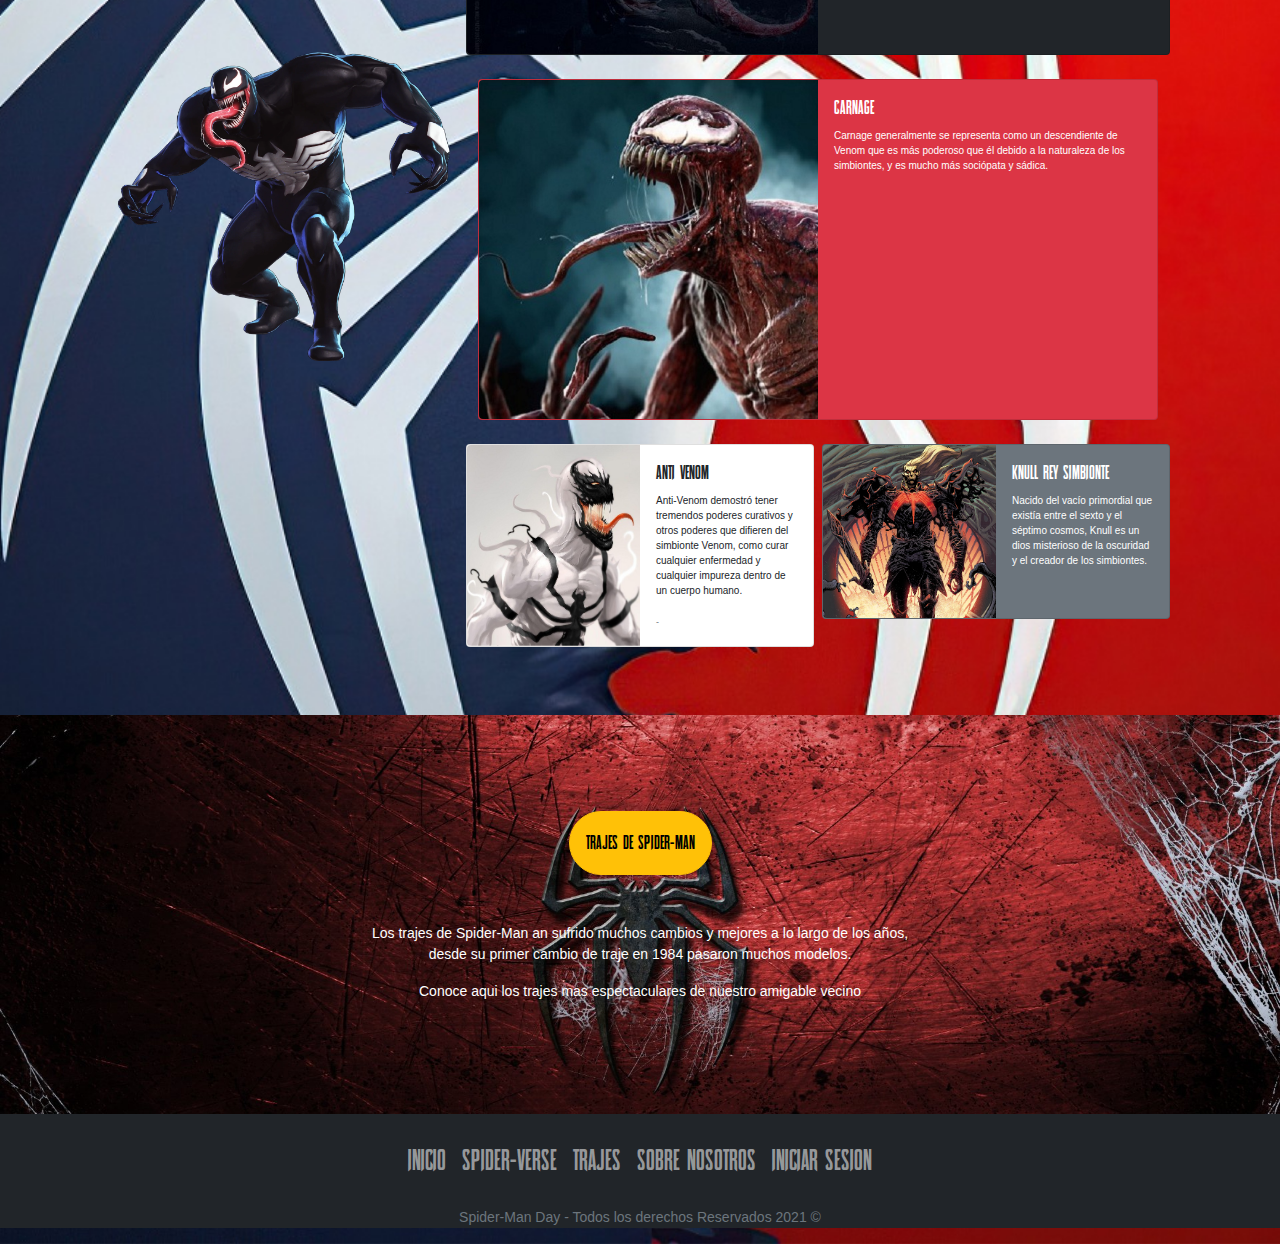
==== commit eaa8fd49: "Update index.html" ====
--- a/index.html
+++ b/index.html
@@ -221,11 +221,12 @@
                                         <div class="card-body">
                                         <h5 class="card-title">Carnage</h5>
                                         <p class="card-text"> Carnage generalmente se representa como un descendiente de Venom que es más poderoso que él debido a la naturaleza de los simbiontes, y es mucho más sociópata y sádica.</p>
+                                        <p class="card-text"><small class="text-muted"></small></p>
+                                        </div>
                                     </div>
                                 </div>
                             </div>
                         </div>
-                    </div>
                     <div class="row">
                         <div class="col p-1">
                             <div class="card mb-3 bg-white text-dark">
@@ -237,6 +238,7 @@
                                         <div class="card-body">
                                         <h5 class="card-title">Anti Venom</h5>
                                         <p class="card-text">Anti-Venom demostró tener tremendos poderes curativos y otros poderes que difieren del simbionte Venom, como curar cualquier enfermedad y cualquier impureza dentro de un cuerpo humano.</p>
+                                        <p class="card-text"><small class="text-muted">-</small></p>
                                         </div>
                                     </div>
                                 </div>
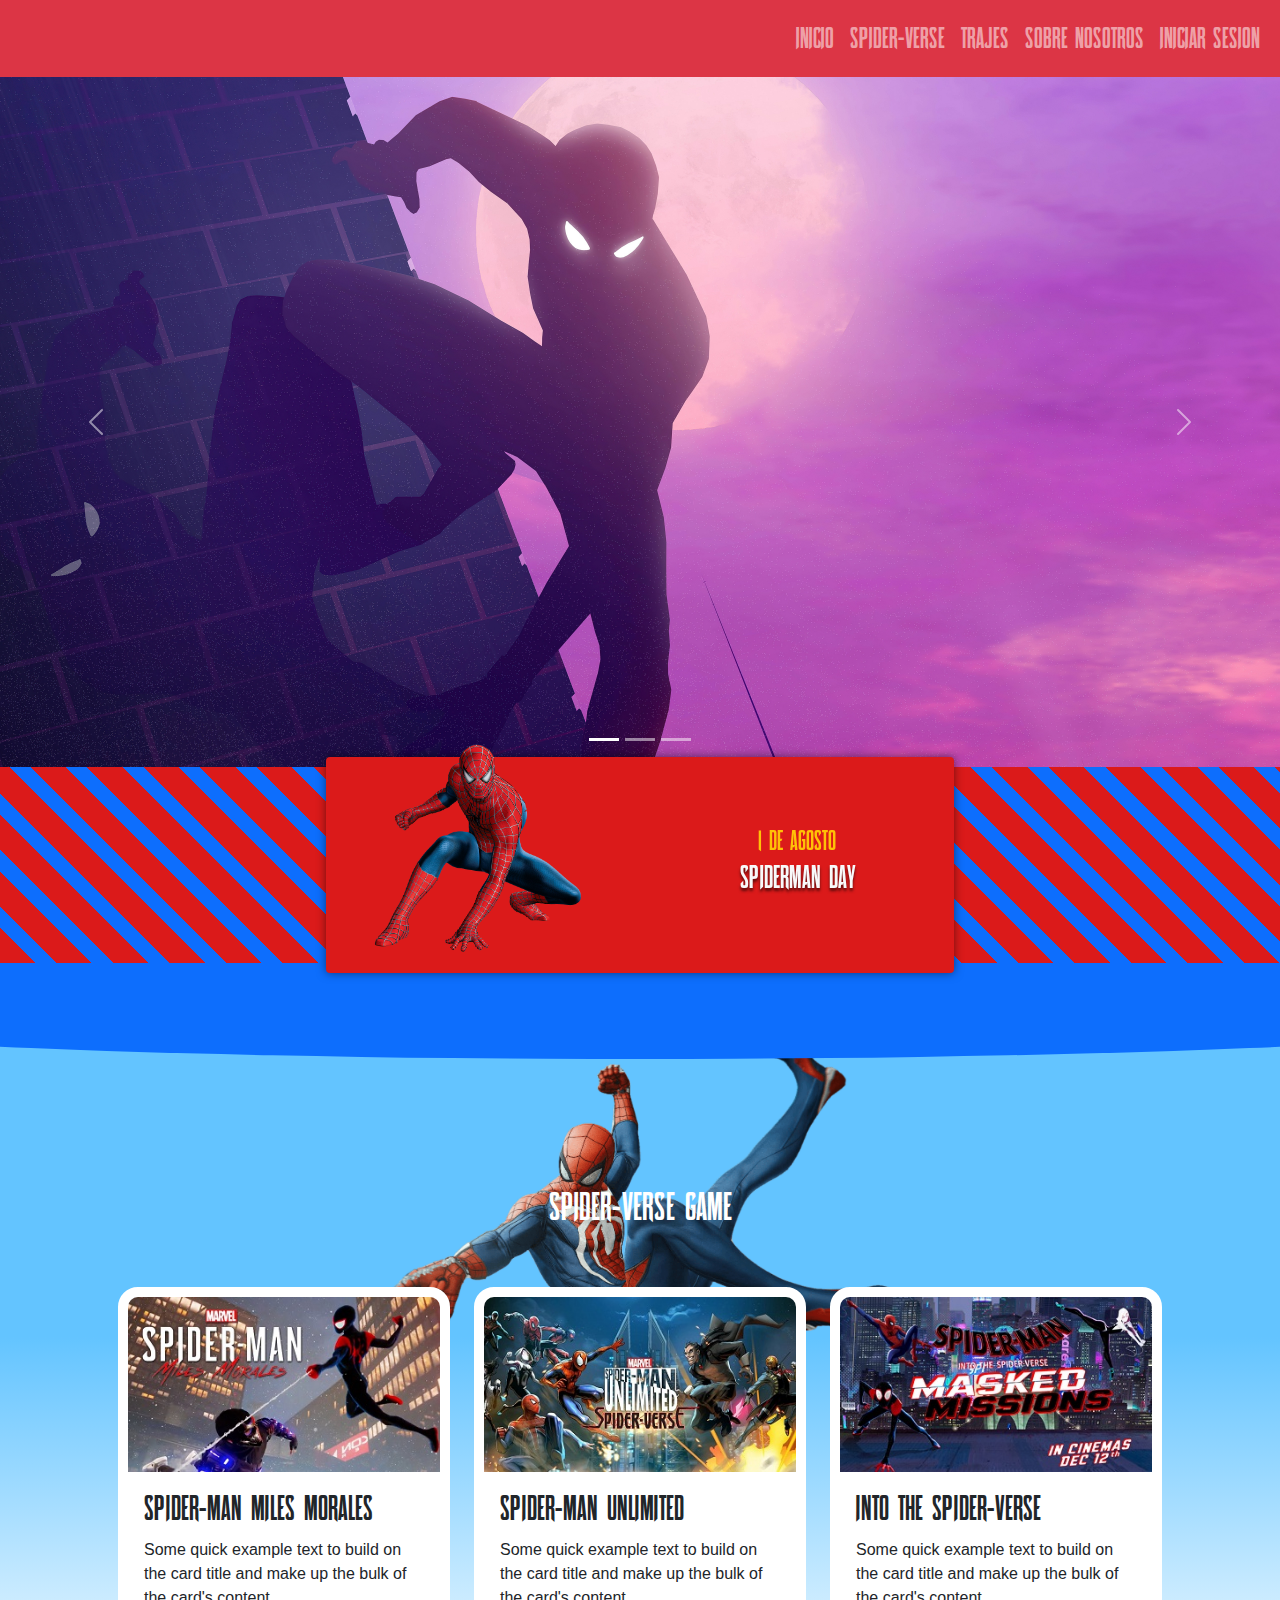
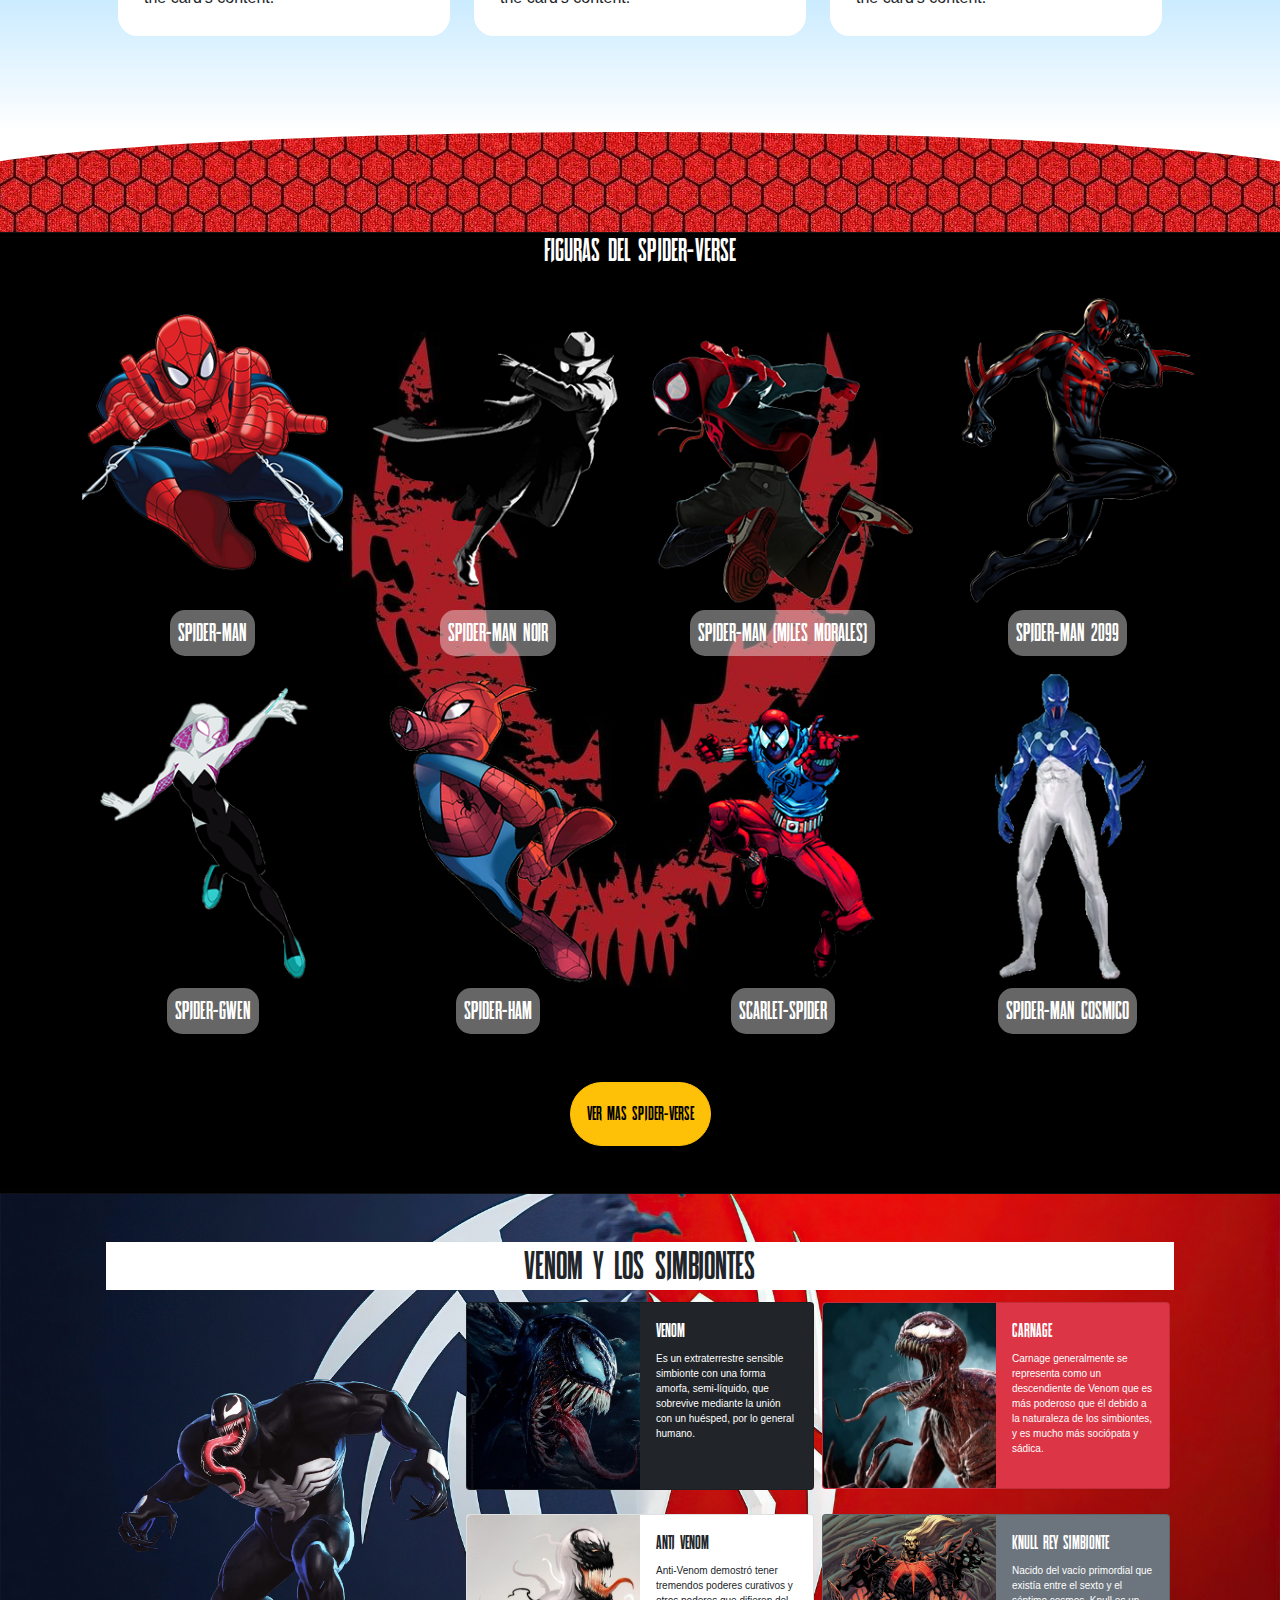
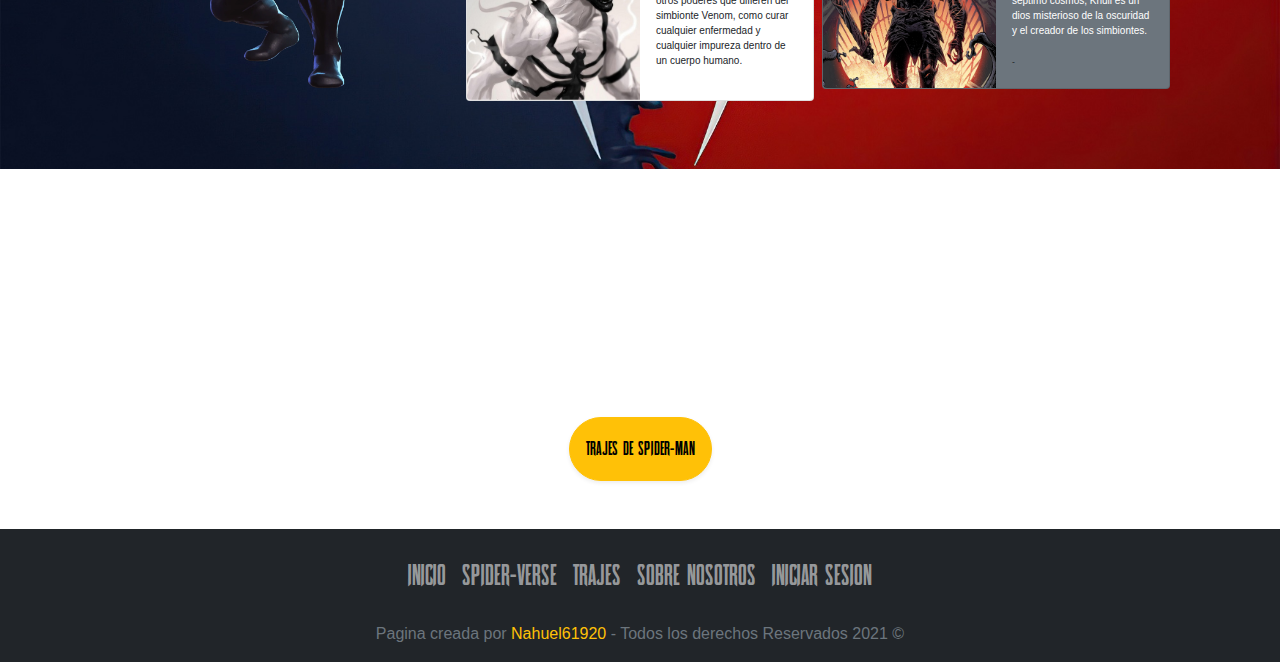
==== commit 9798334c: "Update index.html" ====
--- a/index.html
+++ b/index.html
@@ -13,8 +13,8 @@
 <body class="footer-fijo">
     <nav class="navbar navbar-expand-sm navbar-dark bg-danger">
         <div class="container-fluid w-100">
-            <a class="navbar-brand" href="index.html">
-                <img src="https://logos-marcas.com/wp-content/uploads/2020/11/Spider-Man-Logo.png" alt="" width="200">
+            <a class="navbar-brand pt-0 pb-0" href="index.html">
+                <img src="https://logos-marcas.com/wp-content/uploads/2020/11/Spider-Man-Logo.png" alt="" width="150">
             </a>
 
             <button class="navbar-toggler" 
@@ -75,7 +75,7 @@
                 </div>
 
                 <div class="col-sm p-3 text-light text-center spider-font">
-                    <p class="text-warning h3">Hoy es</p>
+                    <p class="text-warning h3">1 de agosto</p>
                     <h3 class="h2 text-shadow">Spiderman Day</h3>
                 </div>
             </div>
@@ -204,8 +204,8 @@
                                     <div class="col-md-6">
                                         <div class="card-body">
                                         <h5 class="card-title">Venom</h5>
-                                        <p class="card-text">Es un extraterrestre sensible simbionte con una forma amorfa, semi-líquido, que sobrevive mediante la unión con un huésped, por lo general humano. </p>
-                                        <p class="card-text"><small class="text-dark">-></p>
+                                        <p class="card-text">Es un extraterrestre sensible simbionte con una forma amorfa, semi-líquido, que sobrevive mediante la unión con un huésped, por lo general humano.</p>
+                                        <p class="card-text"><small class="text-dark">-</small></p>
                                         </div>
                                     </div>
                                 </div>
@@ -222,40 +222,40 @@
                                         <h5 class="card-title">Carnage</h5>
                                         <p class="card-text"> Carnage generalmente se representa como un descendiente de Venom que es más poderoso que él debido a la naturaleza de los simbiontes, y es mucho más sociópata y sádica.</p>
                                         <p class="card-text"><small class="text-muted"></small></p>
-                                        </div>
                                     </div>
                                 </div>
                             </div>
                         </div>
-                    <div class="row">
-                        <div class="col p-1">
-                            <div class="card mb-3 bg-white text-dark">
-                                <div class="row g-0">
-                                    <div class="col-md-6">
-                                        <img src="./img/ph-03.jpg" class="img-fluid rounded-start" alt="...">
-                                    </div>
-                                    <div class="col-md-6">
-                                        <div class="card-body">
+                    </div>
+                </div>
+                <div class="row">
+                    <div class="col p-1">
+                        <div class="card mb-3 bg-white text-dark">
+                            <div class="row g-0">
+                                <div class="col-md-6">
+                                    <img src="./img/ph-03.jpg" class="img-fluid rounded-start" alt="...">
+                                </div>
+                                <div class="col-md-6">
+                                    <div class="card-body">
                                         <h5 class="card-title">Anti Venom</h5>
                                         <p class="card-text">Anti-Venom demostró tener tremendos poderes curativos y otros poderes que difieren del simbionte Venom, como curar cualquier enfermedad y cualquier impureza dentro de un cuerpo humano.</p>
-                                        <p class="card-text"><small class="text-muted">-</small></p>
-                                        </div>
+                                        <p class="card-text"><small class="text-dark"></small></p>
                                     </div>
                                 </div>
                             </div>
                         </div>
-                        <div class="col p-1">
-                            <div class="card mb-3 bg-secondary text-white">
-                                <div class="row g-0">
-                                    <div class="col-md-6">
-                                        <img src="./img/ph-04.png" class="img-fluid rounded-start" alt="...">
-                                    </div>
-                                    <div class="col-md-6">
-                                        <div class="card-body">
+                    </div>
+                    <div class="col p-1">
+                        <div class="card mb-3 bg-secondary text-white">
+                            <div class="row g-0">
+                                <div class="col-md-6">
+                                    <img src="./img/ph-04.png" class="img-fluid rounded-start" alt="...">
+                                </div>
+                                <div class="col-md-6">
+                                    <div class="card-body">
                                         <h5 class="card-title">Knull Rey Simbionte</h5>
                                         <p class="card-text">Nacido del vacío primordial que existía entre el sexto y el séptimo cosmos, Knull es un dios misterioso de la oscuridad y el creador de los simbiontes.</p>
-                                        <p class="card-text"><small class="text-muted">-</small></p>
-                                        </div>
+                                        <p class="card-text"><small class="text-dark">-</small></p>
                                     </div>
                                 </div>
                             </div>
@@ -265,26 +265,29 @@
             </div>
         </div>
     </div>
-
-    <footer class= "bg-dark site-footer">
-        <div id="footer" class="p-5">
-            <div class="container w-50 pt-5">
-                <div class="row justify-content-center-md-center">
-                    <div class="col text-center">
-                        <a href="trajes.html">
-                            <button class="btn btn-lg rounded-pill btn-warning w-10 p-3 shadow-sm">Trajes de Spider-Man</button>
-                        </a>
-                    </div>
-                </div>
-
+    </div>
+    
+    <section>
+        <div id="traje" class="p-5">
+            <div class="container w-50 ">
                 <div class="row justify-content-md-center py-5">
                     <div class="col text-center font-weight-light text-white">
-                        <p>Los trajes de Spider-Man an sufrido muchos cambios y mejores a lo largo de los años, desde su primer cambio de traje en 1984 pasaron muchos modelos.</p>
+                        <p>Los trajes de Spider-Man an sufrido muchos cambios y mejoras a lo largo de los años, desde su primer cambio de traje en 1984 pasaron muchos modelos.</p>
                         <p>Conoce aqui los trajes mas espectaculares de nuestro amigable vecino</p>
                     </div>
                 </div>
             </div>
-        </div>
+            <div class="row justify-content-center-md-center">
+                <div class="col text-center">
+                    <a href="trajes.html">
+                        <button class="btn btn-lg rounded-pill btn-warning w-10 p-3 shadow-sm">Trajes de Spider-Man</button>
+                    </a>
+                </div>
+            </div>
+        </div>
+    </section>
+
+    <footer class= "bg-dark site-footer p-0">
         <nav class="navbar-expand-sm navbar-dark bg-dark">
             <div class="container-fluid w-100 ">
                 <div class="collapse navbar-collapse justify-content-center align-items-center" id="navbarSupportedContent">
@@ -297,7 +300,7 @@
                     </ul>
                 </div>
             </div>
-            <p class="text-center pt-3 text-secondary copyright">Spider-Man Day - Todos los derechos Reservados 2021 &copy;</p>
+            <p class="text-center pt-3 text-secondary copyright">Pagina creada por <span class="text-warning">Nahuel61920</span> - Todos los derechos Reservados 2021 &copy;</p>
         </nav>
     </footer>
 
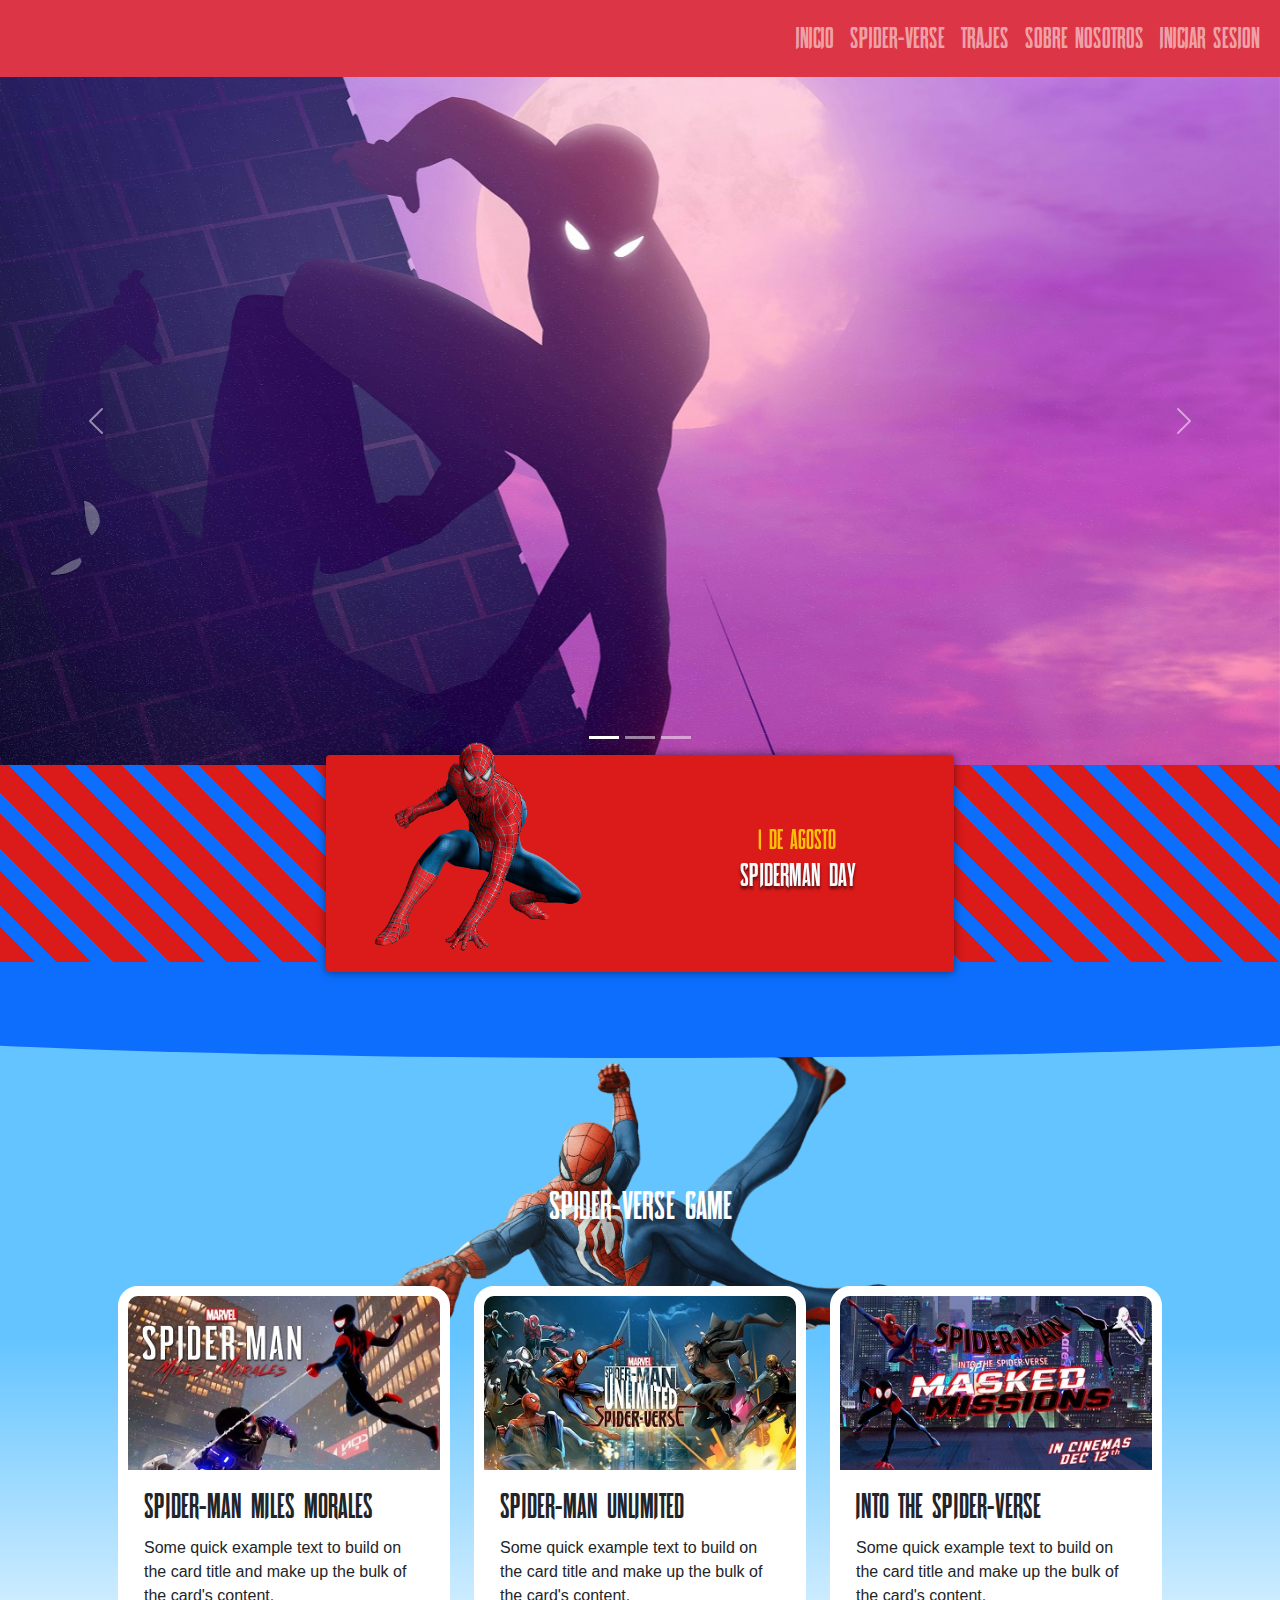
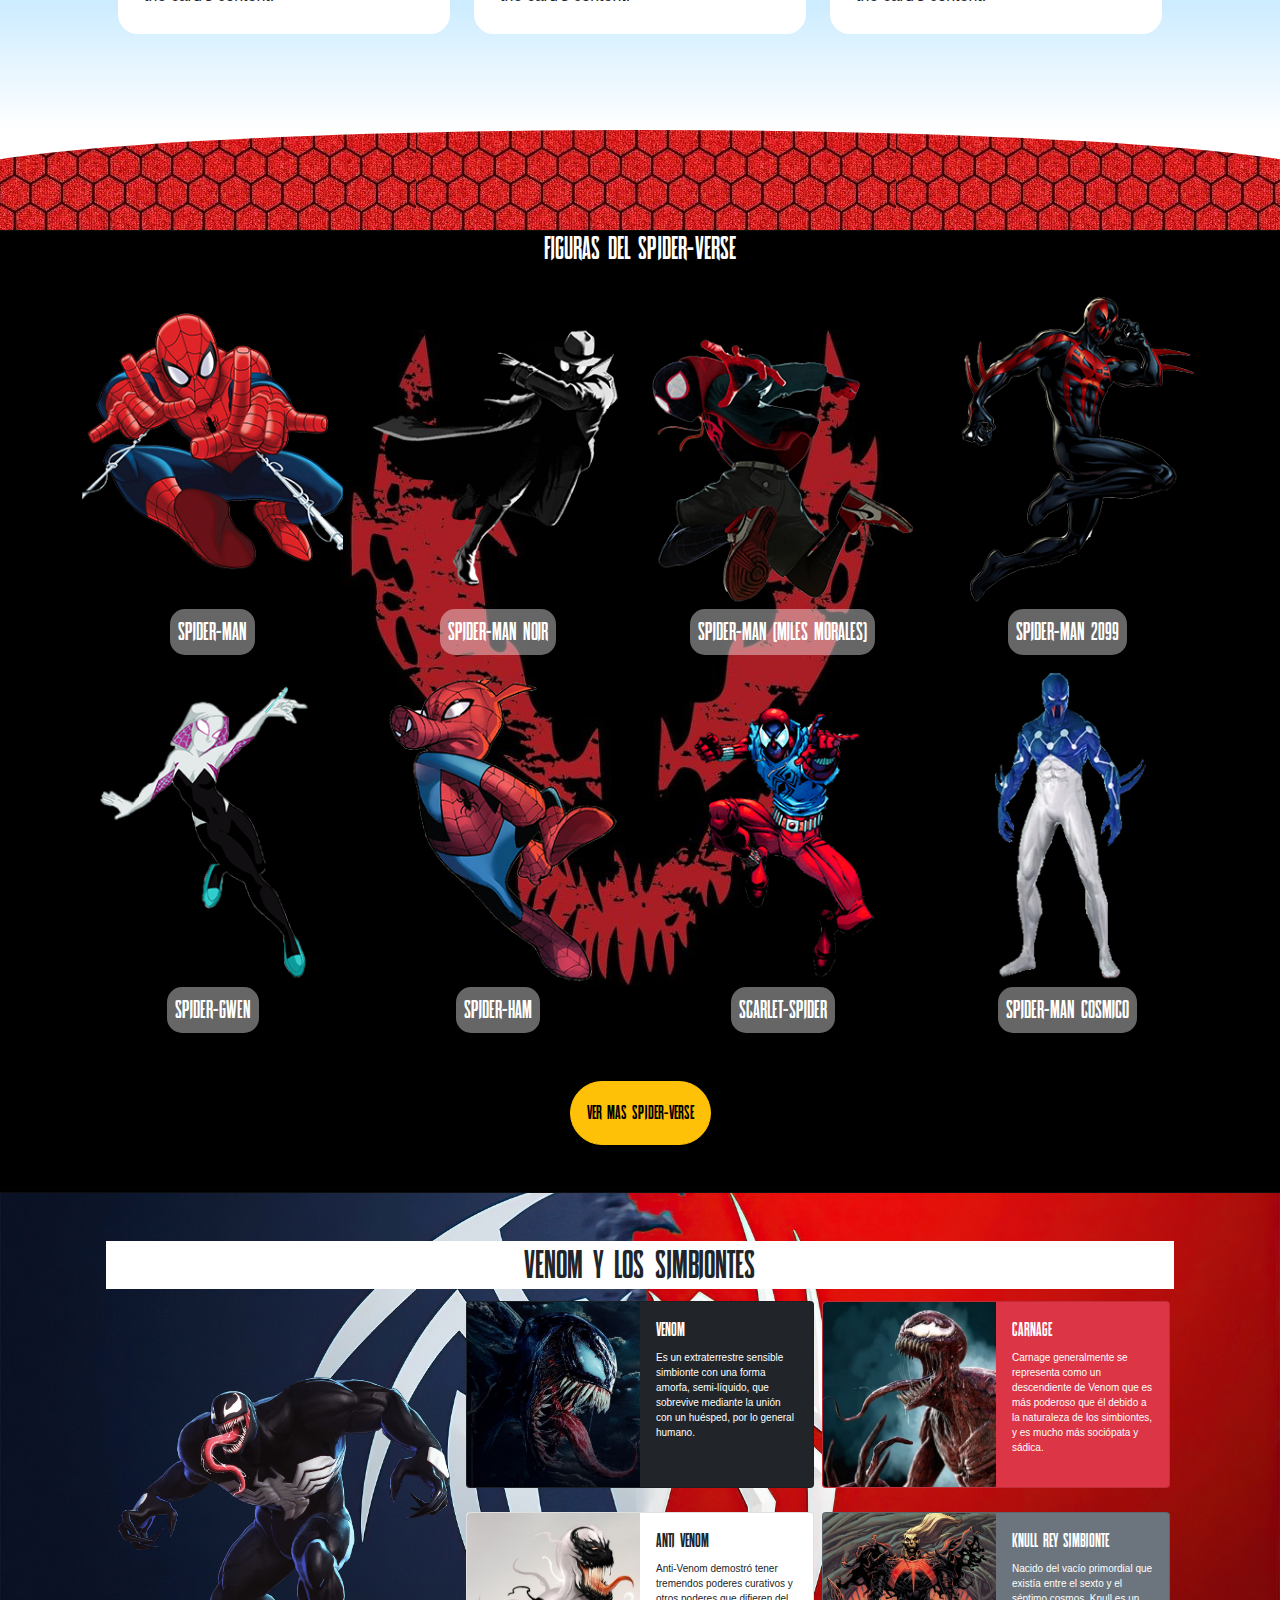
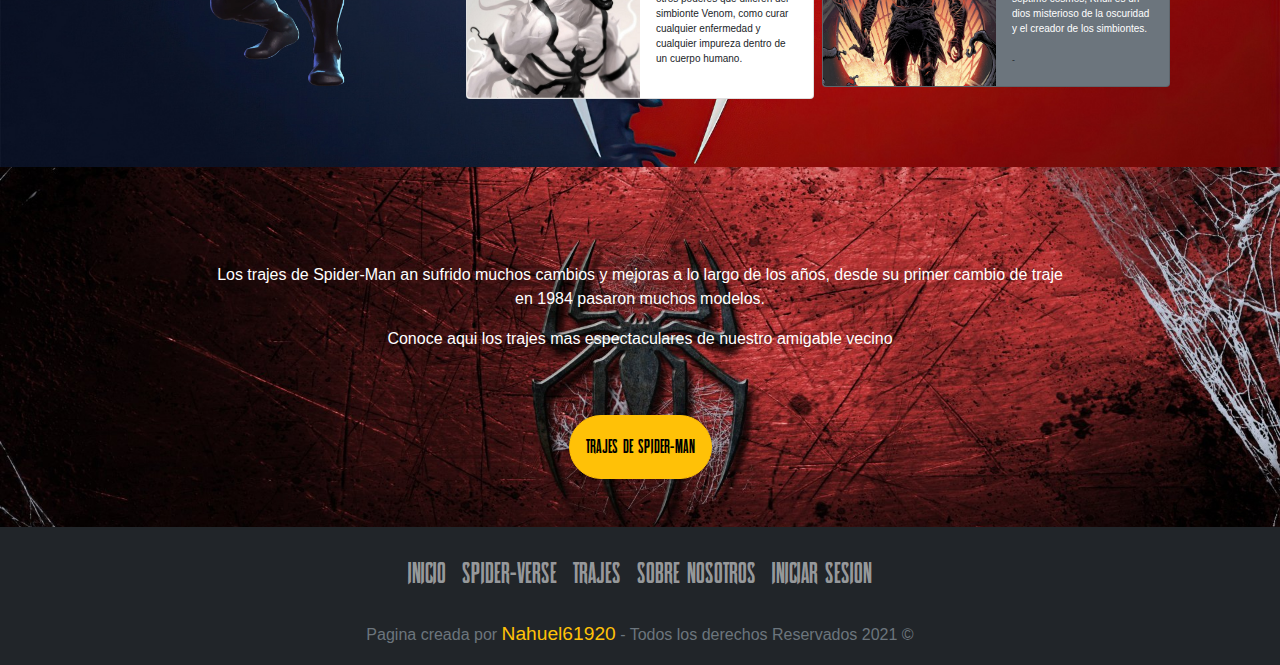
==== commit c3ae3a8c: "Update index.html" ====
--- a/index.html
+++ b/index.html
@@ -183,19 +183,19 @@
     </div>
 
     <div id="play-venom">
-        <div class="container-sm p-5">
+        <div class="container-md p-5">
             <div class="row back-venom">
                 <h3 class="text-center h1">Venom y Los Simbiontes</h3>
             </div>
 
-            <div class="row justify-content-center align-items-center">
-                <div class="col pt-5 d-none d-md-block">
+            <div class="row justify-content-center align-items-center ">
+                <div class="col pt-5 d-none d-lg-block">
                     <img src="img/MUA3_Venom.webp" alt="" class="w-100">
                 </div>
 
-                <div class="col-8">
+                <div class="col-12 col-lg-8 ">
                     <div class="row">
-                        <div class="col p-1">
+                        <div class="col-sm p-1">
                             <div class="card mb-3 bg-dark text-white">
                                 <div class="row g-0">
                                     <div class="col-md-6">
@@ -211,7 +211,7 @@
                                 </div>
                             </div>
                         </div>
-                        <div class="col p-1">
+                        <div class="col-sm p-1">
                             <div class="card mb-3 bg-danger text-white">
                                 <div class="row g-0">
                                     <div class="col-md-6">
@@ -229,7 +229,7 @@
                     </div>
                 </div>
                 <div class="row">
-                    <div class="col p-1">
+                    <div class="col-sm p-1">
                         <div class="card mb-3 bg-white text-dark">
                             <div class="row g-0">
                                 <div class="col-md-6">
@@ -245,7 +245,7 @@
                             </div>
                         </div>
                     </div>
-                    <div class="col p-1">
+                    <div class="col-sm p-1">
                         <div class="card mb-3 bg-secondary text-white">
                             <div class="row g-0">
                                 <div class="col-md-6">
@@ -269,7 +269,7 @@
     
     <section>
         <div id="traje" class="p-5">
-            <div class="container w-50 ">
+            <div class="container w-75 ">
                 <div class="row justify-content-md-center py-5">
                     <div class="col text-center font-weight-light text-white">
                         <p>Los trajes de Spider-Man an sufrido muchos cambios y mejoras a lo largo de los años, desde su primer cambio de traje en 1984 pasaron muchos modelos.</p>
--- a/css/main.css
+++ b/css/main.css
@@ -182,7 +182,9 @@
     background-color: white;
 }
 
-#footer {
+
+
+#traje {
     background: url(../img/bg-05.jpg);
     background-size: cover;
     background-repeat: no-repeat;
@@ -195,6 +197,10 @@
 
 .copyright {
     font-family: Arial, Helvetica, sans-serif;
+}
+
+nav .copyright span {
+    font-size: 1.2rem;
 }
 
 /** Spider-Verse **/
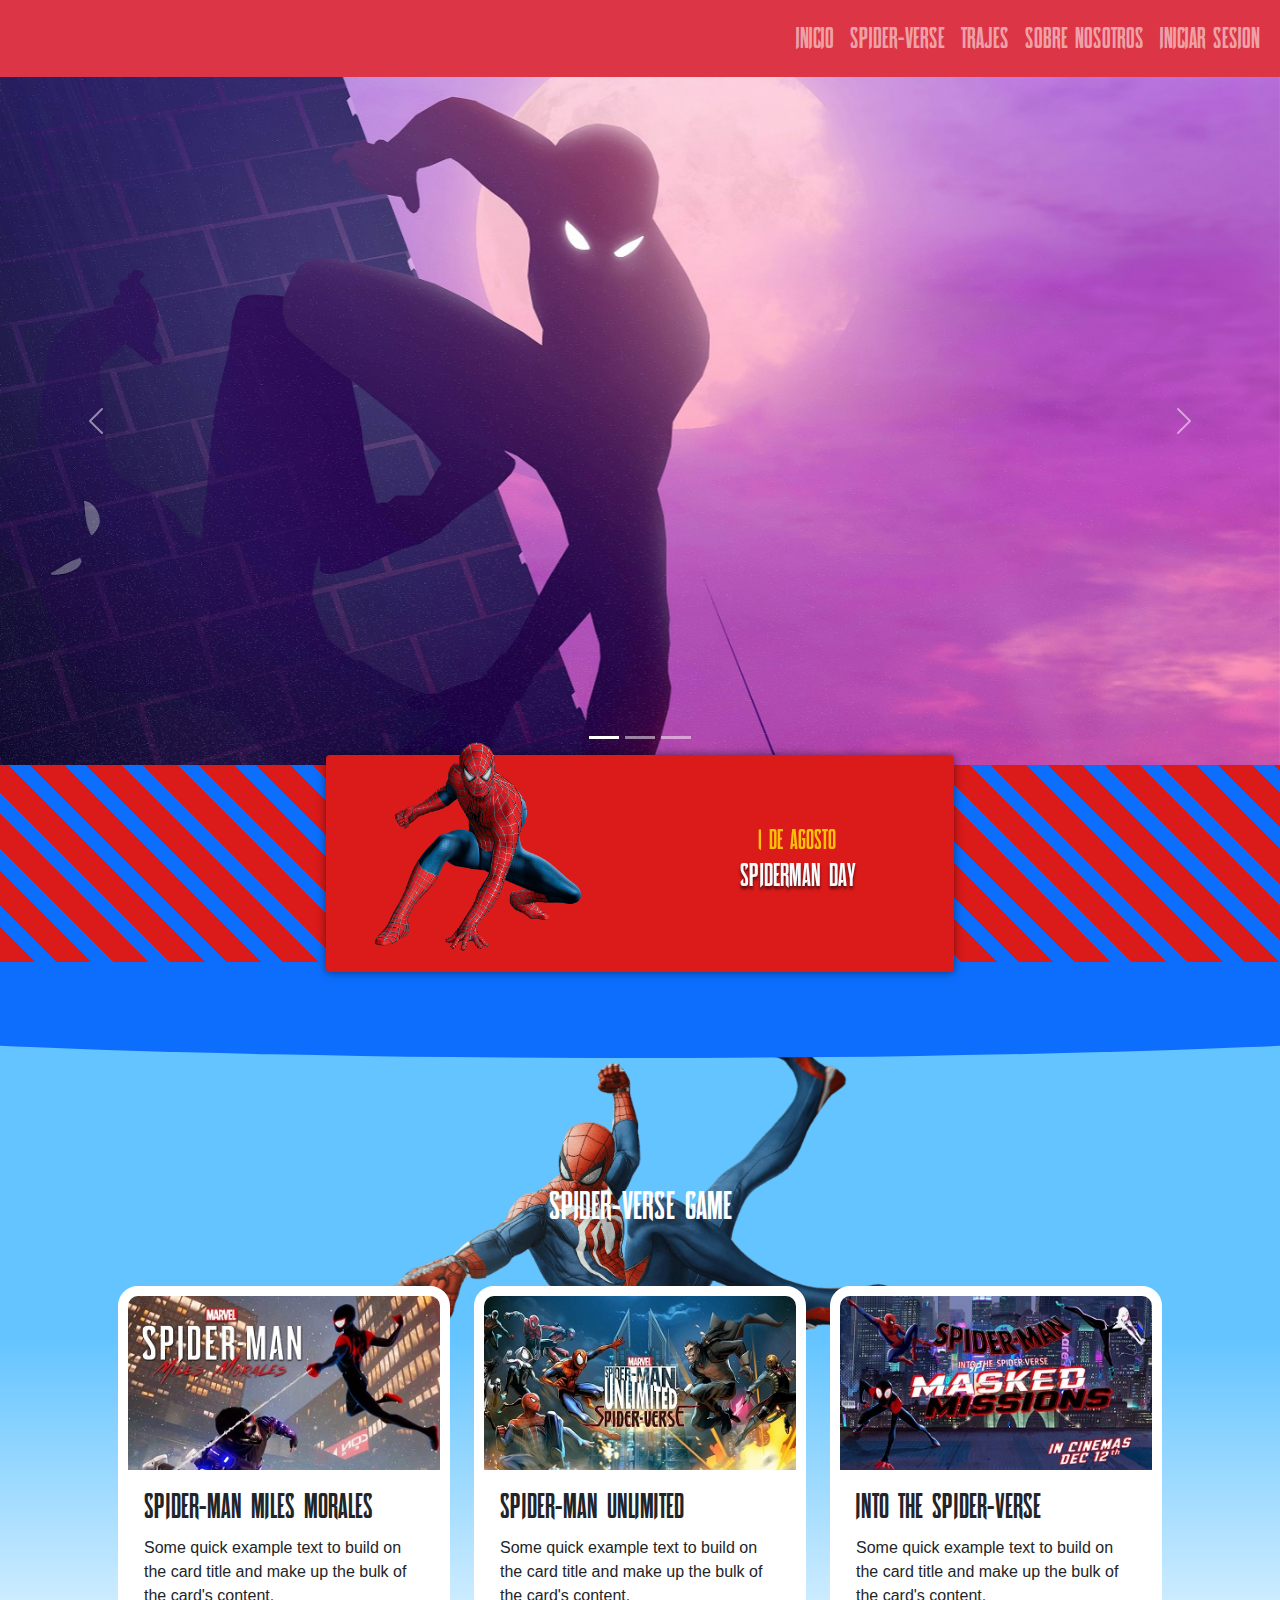
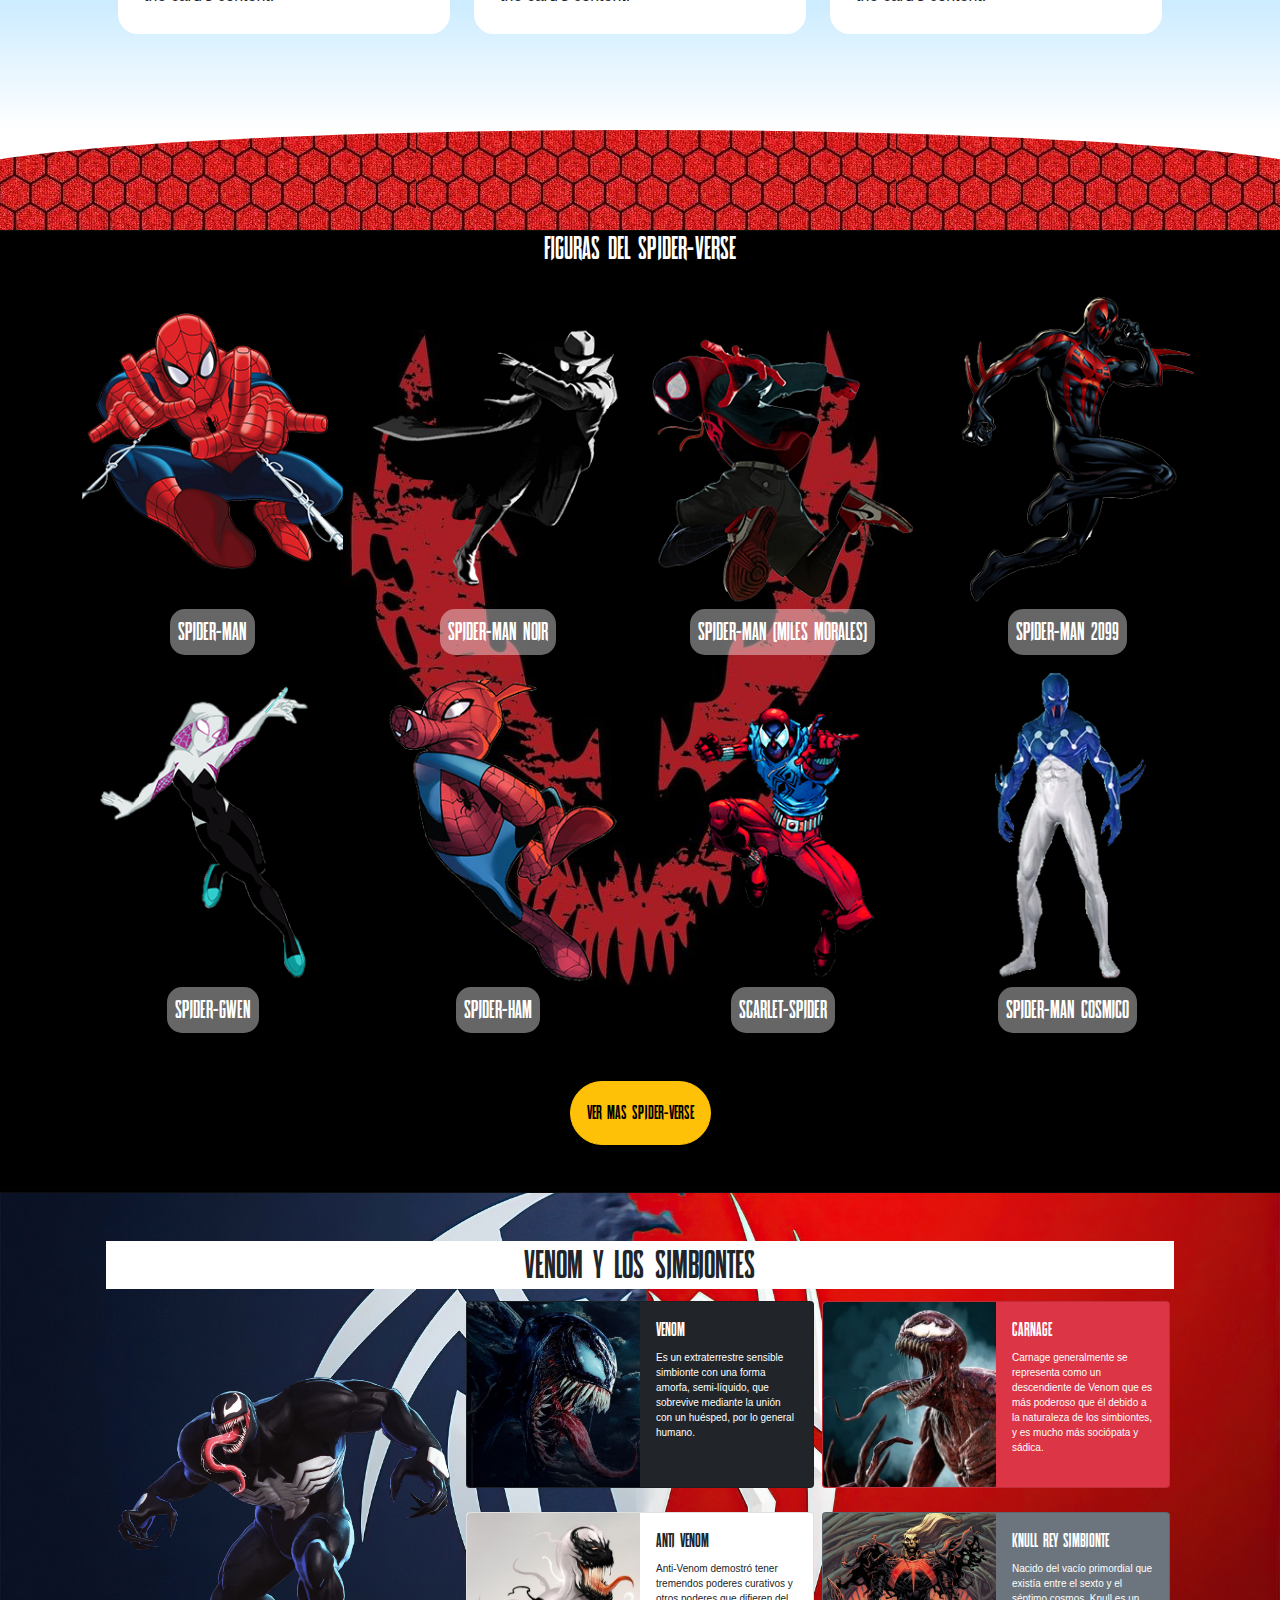
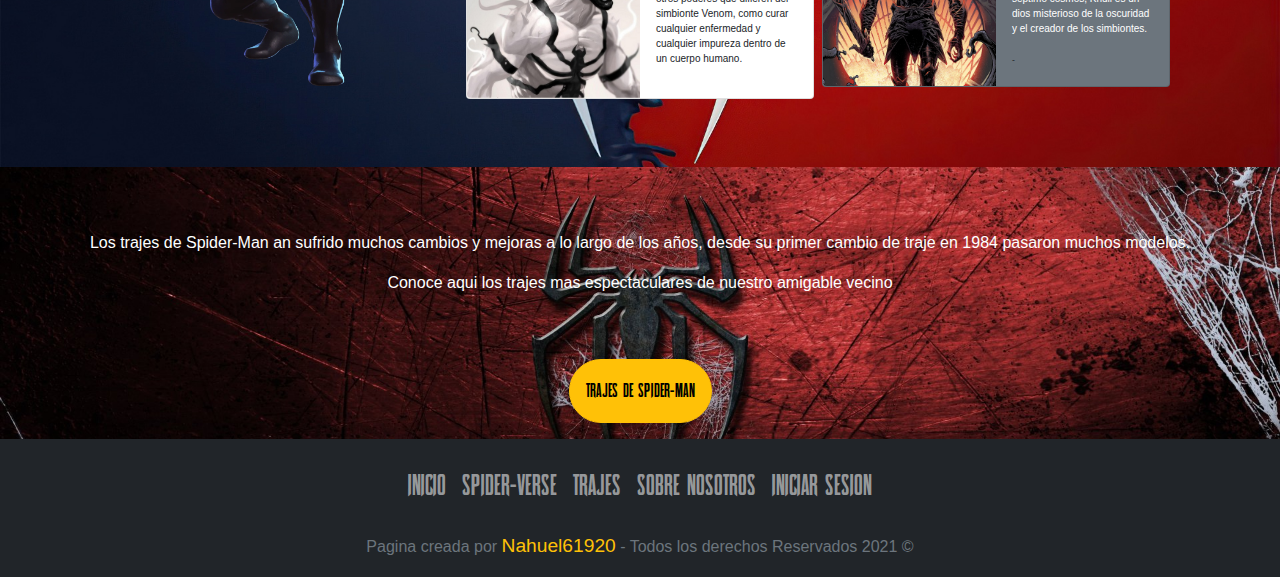
==== commit 8eedeec5: "Update index.html" ====
--- a/index.html
+++ b/index.html
@@ -268,8 +268,8 @@
     </div>
     
     <section>
-        <div id="traje" class="p-5">
-            <div class="container w-75 ">
+        <div id="traje" class="p-3">
+            <div class="container w-100 ">
                 <div class="row justify-content-md-center py-5">
                     <div class="col text-center font-weight-light text-white">
                         <p>Los trajes de Spider-Man an sufrido muchos cambios y mejoras a lo largo de los años, desde su primer cambio de traje en 1984 pasaron muchos modelos.</p>
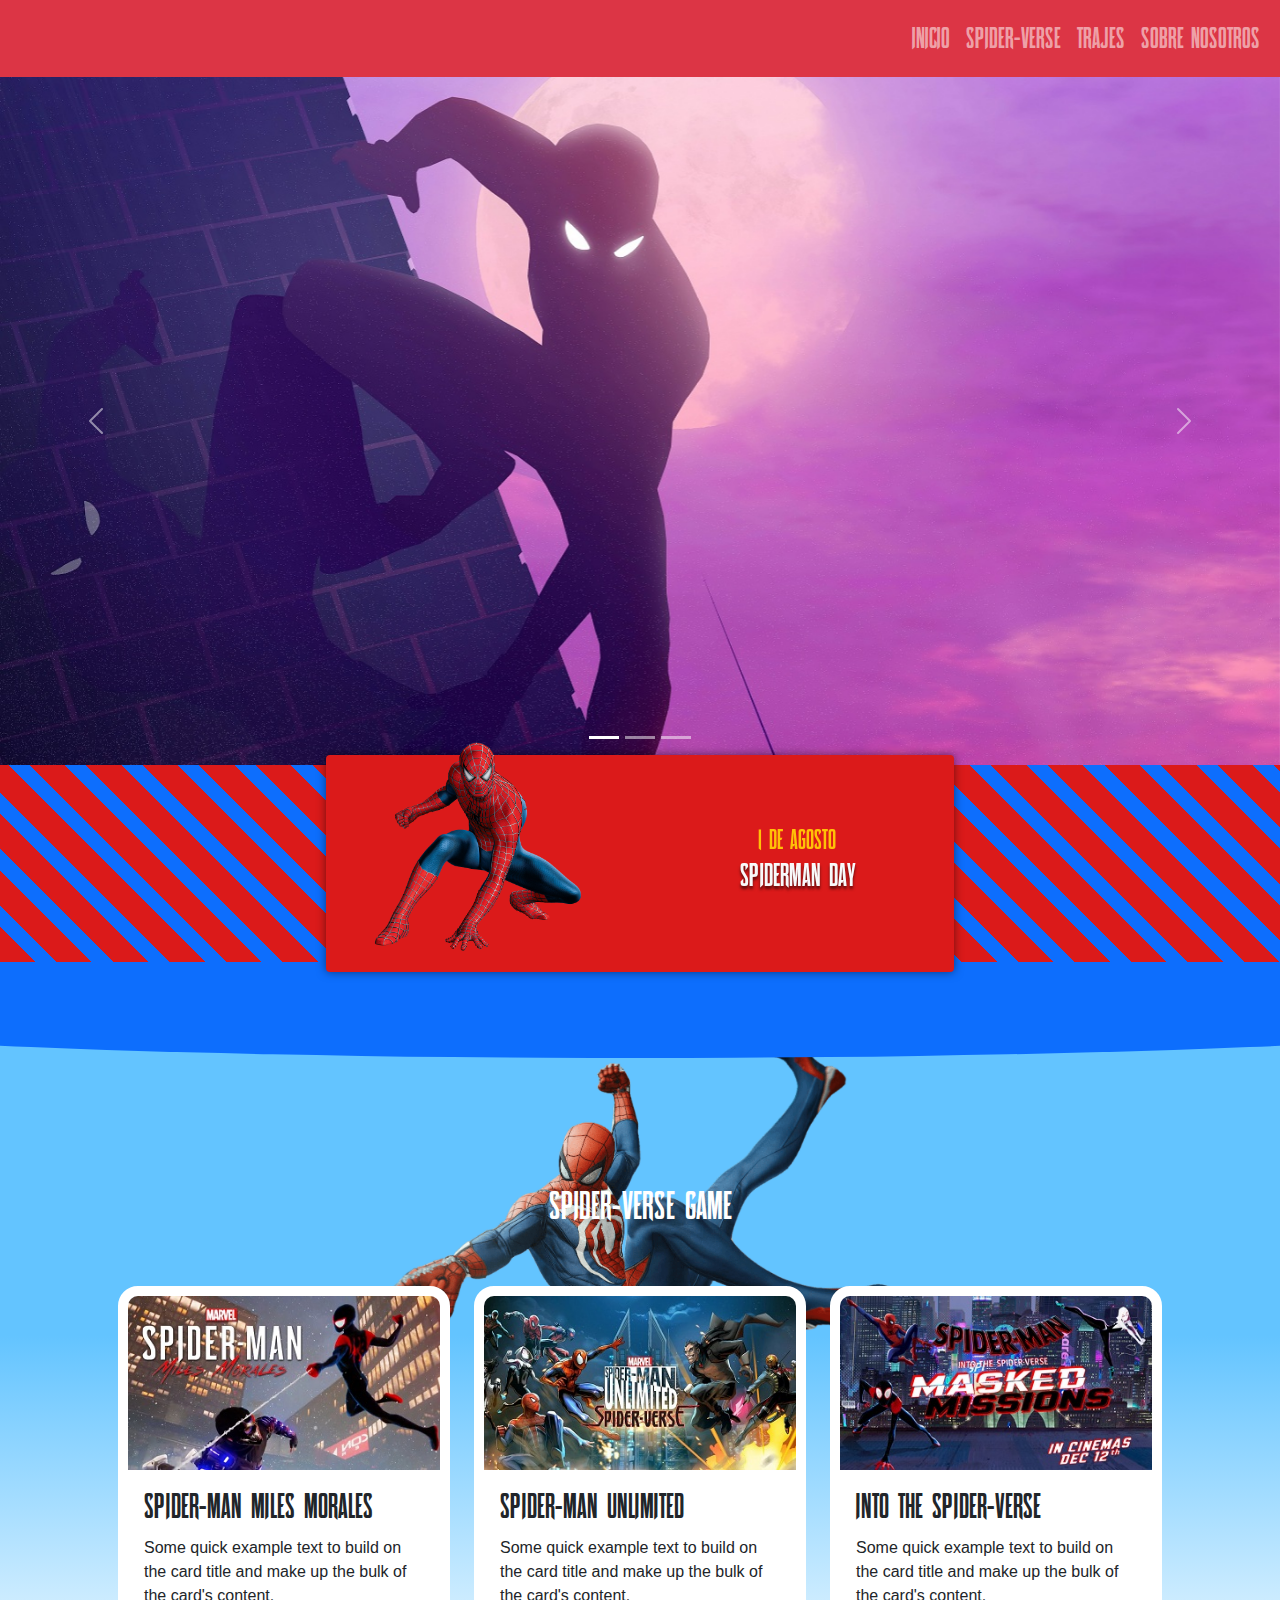
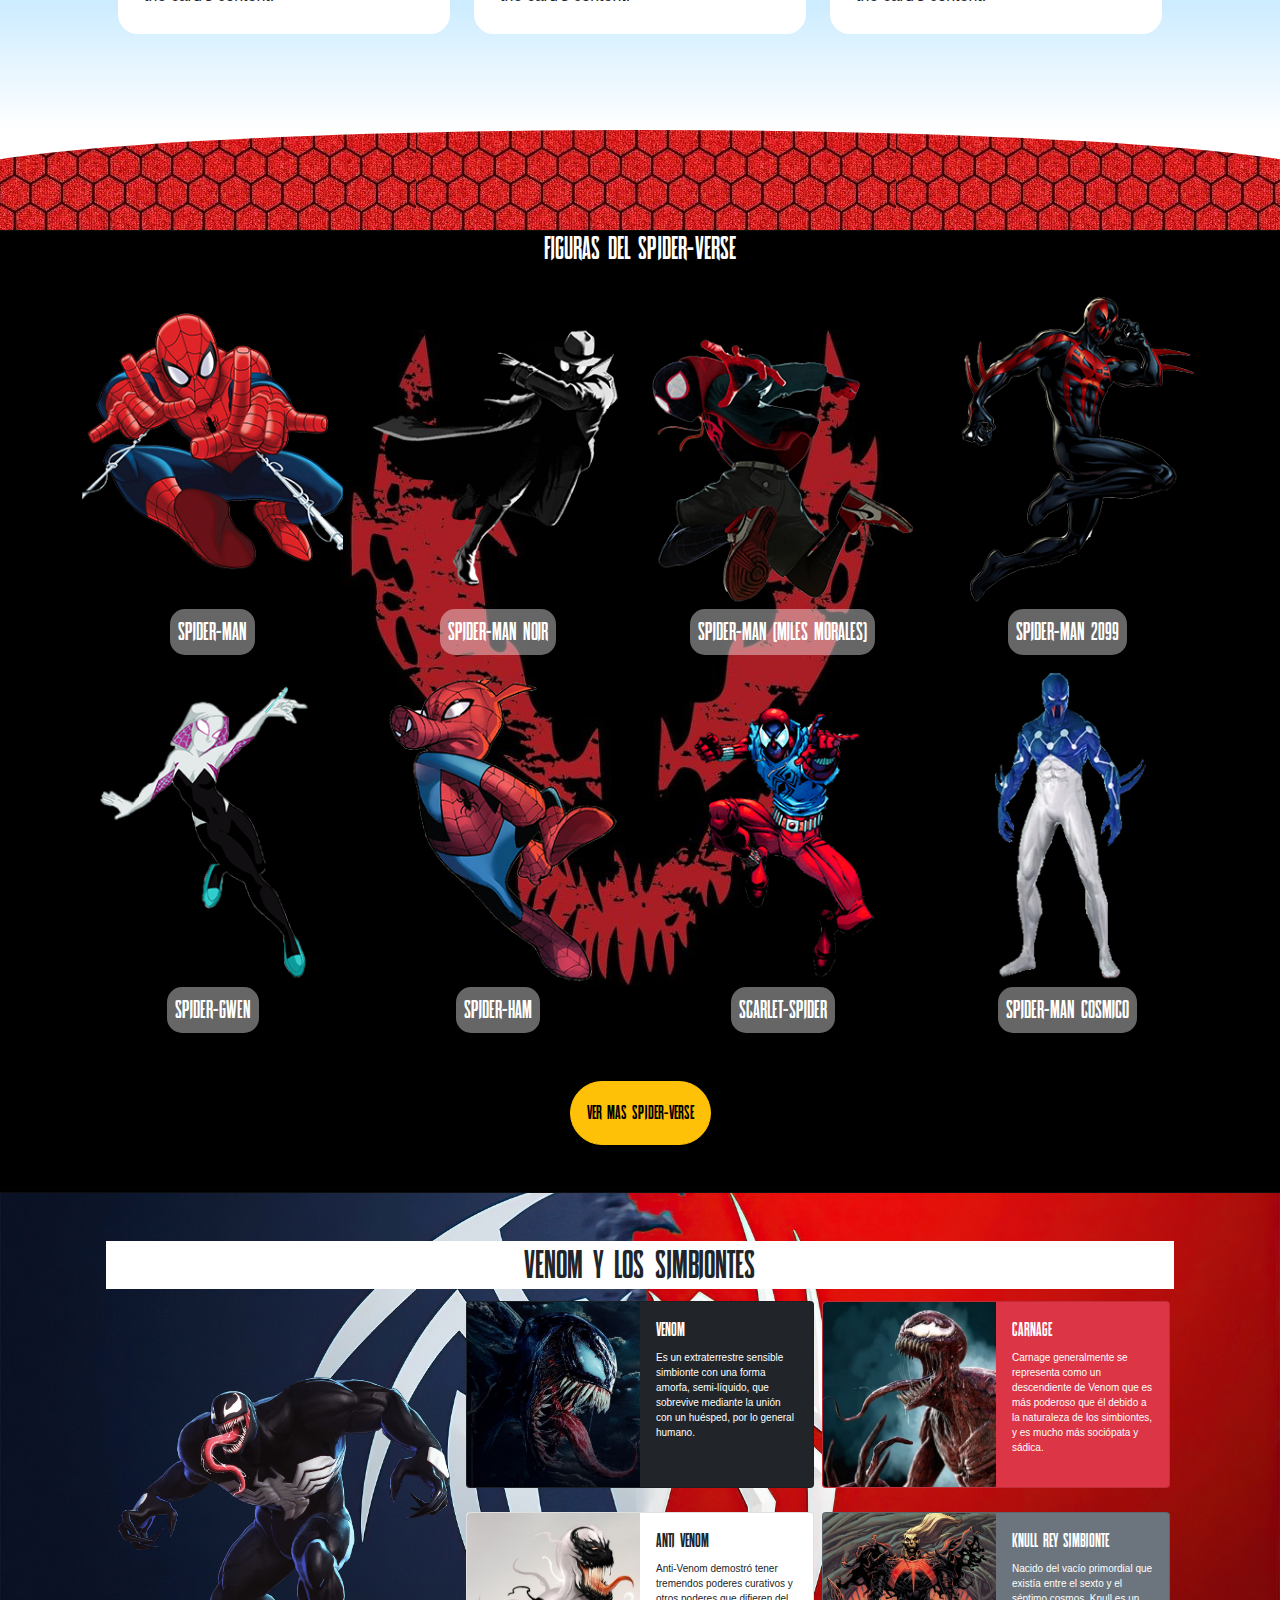
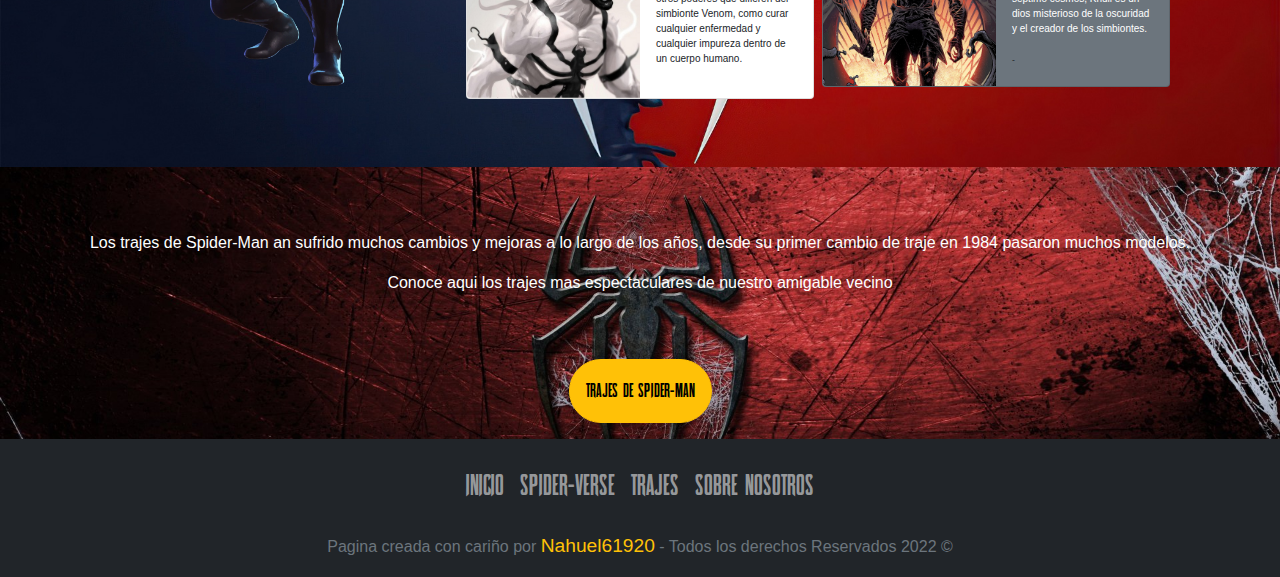
==== commit cdb884e4: "Add files via upload" ====
--- a/index.html
+++ b/index.html
@@ -33,7 +33,7 @@
                     <li class="nav-item"><a class="nav-link" href="spider-Verse.html">Spider-Verse</a></li>
                     <li class="nav-item"><a class="nav-link" href="trajes.html">Trajes</a></li>
                     <li class="nav-item"><a class="nav-link" href="sobre-nosotros.html">Sobre Nosotros</a></li>
-                    <li class="nav-item"><a class="nav-link" href="login.html">iniciar sesion</a></li>
+                    
                 </ul>
             </div>
         </div>
@@ -296,11 +296,11 @@
                         <li class="nav-item"><a class="nav-link" href="spider-Verse.html">Spider-Verse</a></li>
                         <li class="nav-item"><a class="nav-link" href="trajes.html">Trajes</a></li>
                         <li class="nav-item"><a class="nav-link" href="sobre-nosotros.html">Sobre Nosotros</a></li>
-                        <li class="nav-item"><a class="nav-link" href="login.html">iniciar sesion</a></li>
+                        
                     </ul>
                 </div>
             </div>
-            <p class="text-center pt-3 text-secondary copyright">Pagina creada por <span class="text-warning">Nahuel61920</span> - Todos los derechos Reservados 2021 &copy;</p>
+            <p class="text-center pt-3 text-secondary copyright">Pagina creada con cariño por <span class="text-warning">Nahuel61920</span> - Todos los derechos Reservados 2022 &copy;</p>
         </nav>
     </footer>
 
